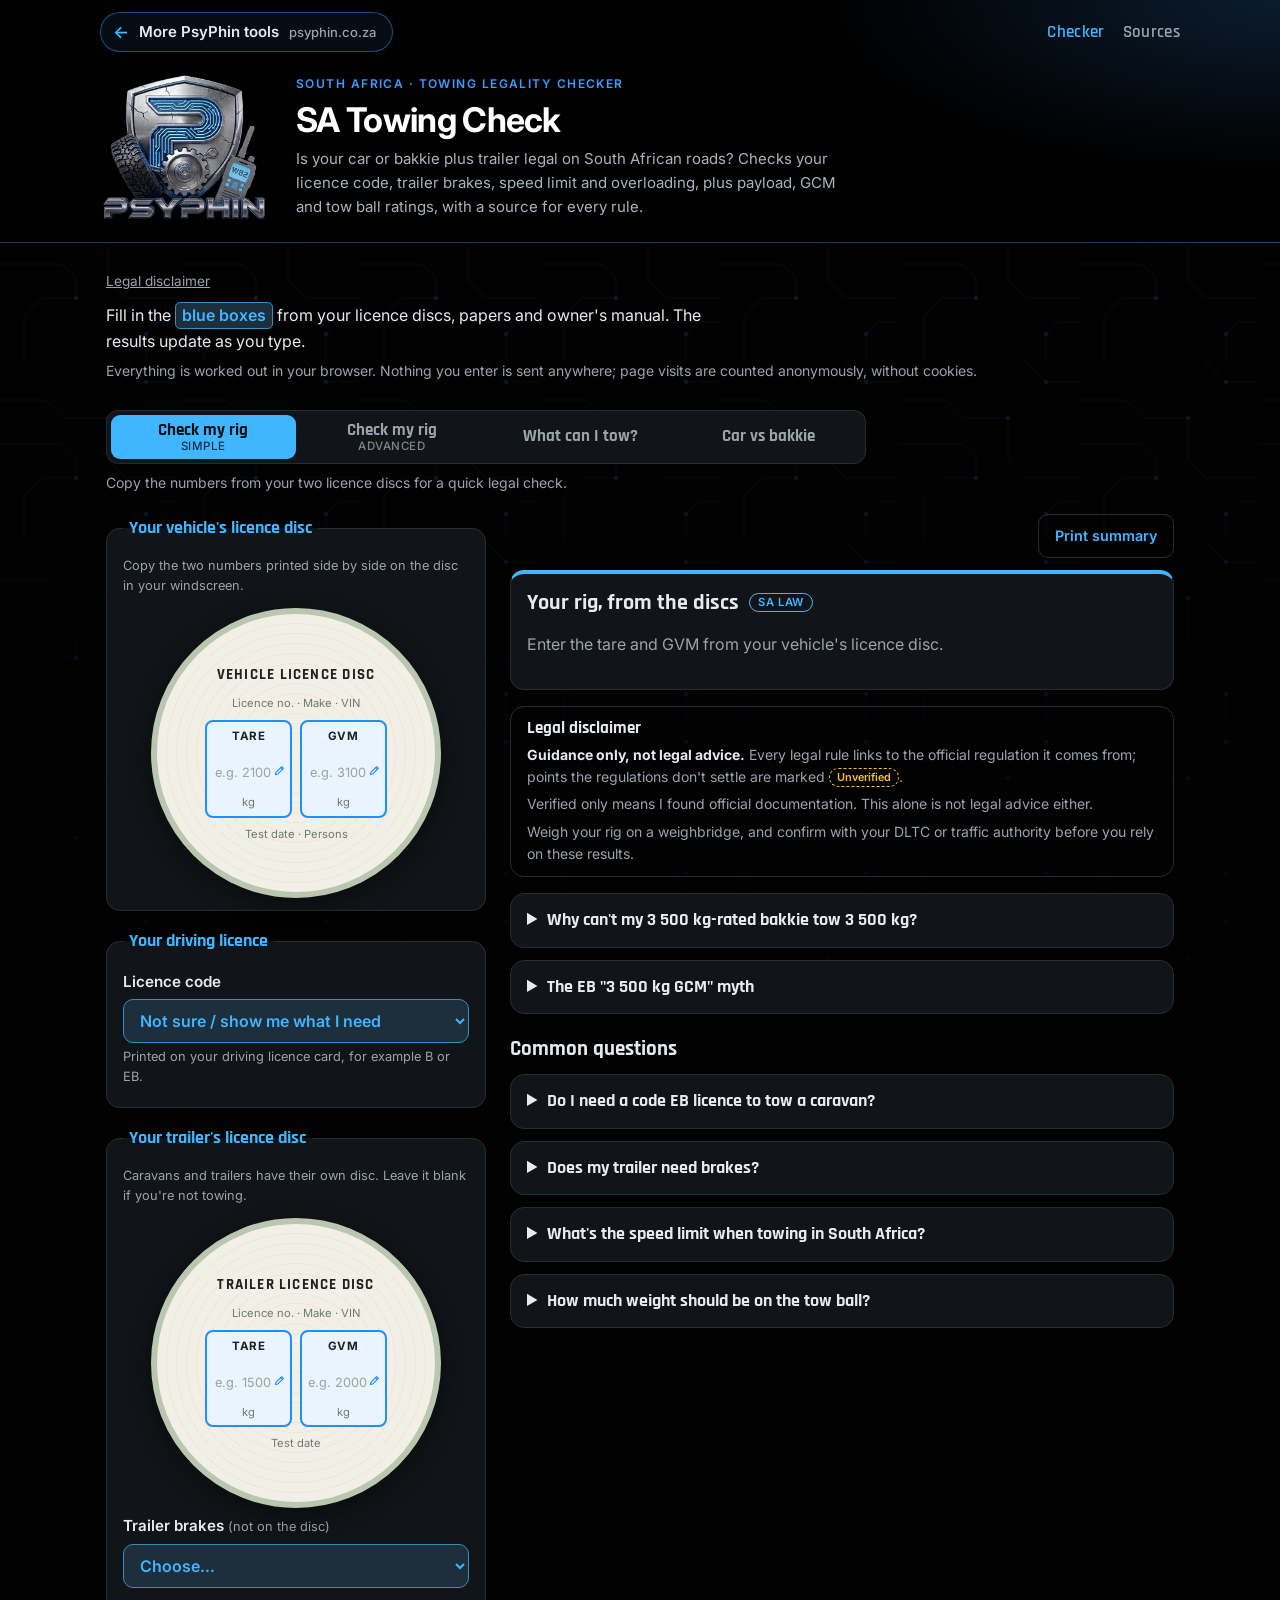
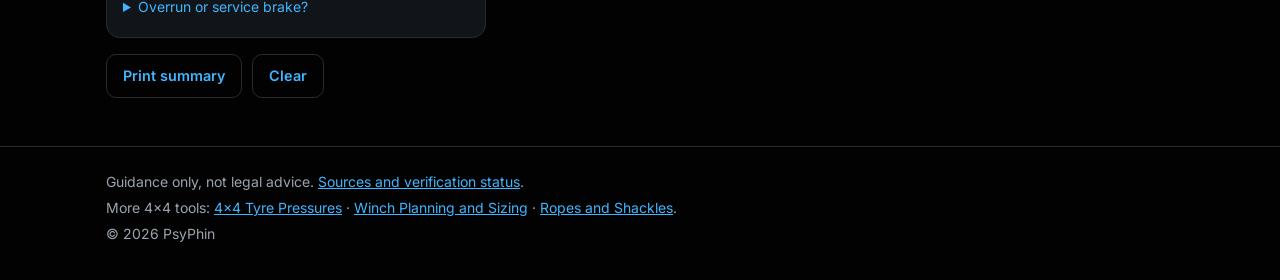
==== index.html @ 3649747f "Entries are blue boxes with a pencil, as on the EV travel cost page Every number field, dropdown and" ====
<!doctype html>
<html lang="en-ZA">
<head>
  <meta charset="utf-8">
  <meta name="viewport" content="width=device-width, initial-scale=1">
  <title>SA Towing Check: Is Your Trailer and Tow Vehicle Legal? | PsyPhin</title>
  <meta name="description" content="Is your car or bakkie and trailer legal in South Africa? Check licence code, trailer brakes, speed limit, overloading and tow ratings, citing every rule.">
  <meta name="theme-color" content="#020203">
  <link rel="canonical" href="https://towing.psyphin.co.za/">
  <script type="application/ld+json">
  {
    "@context": "https://schema.org",
    "@type": "WebApplication",
    "name": "SA Towing Check",
    "url": "https://towing.psyphin.co.za/",
    "description": "Is your car or bakkie and trailer legal in South Africa? Check licence code, trailer brakes, speed limit, overloading and tow ratings, citing every rule.",
    "applicationCategory": "UtilitiesApplication",
    "operatingSystem": "Any (runs in the browser)",
    "inLanguage": "en-ZA",
    "isAccessibleForFree": true,
    "offers": {
      "@type": "Offer",
      "price": "0",
      "priceCurrency": "ZAR"
    },
    "publisher": {
      "@type": "Organization",
      "name": "PsyPhin",
      "url": "https://psyphin.co.za/"
    }
  }
  </script>
  <meta property="og:type" content="website">
  <meta property="og:url" content="https://towing.psyphin.co.za/">
  <meta property="og:title" content="SA Towing Check">
  <meta property="og:description" content="Is your car or bakkie plus trailer legal in South Africa? Licence code, trailer brakes, speed limit, overloading and manufacturer ratings, with a citation for every rule.">
  <meta property="og:image" content="https://towing.psyphin.co.za/og-image.jpg">
  <meta name="twitter:card" content="summary_large_image">
  <link rel="icon" href="favicon.ico" sizes="48x48">
  <link rel="icon" href="favicon-96x96.png" type="image/png" sizes="96x96">
  <link rel="icon" href="favicon-192x192.png" type="image/png" sizes="192x192">
  <link rel="apple-touch-icon" href="apple-touch-icon.png" sizes="180x180">
  <link rel="preconnect" href="https://fonts.googleapis.com">
  <link rel="preconnect" href="https://fonts.gstatic.com" crossorigin>
  <link href="https://fonts.googleapis.com/css2?family=Inter:wght@400;500;600;700&family=Rajdhani:wght@600;700&display=swap" rel="stylesheet">
  <link rel="stylesheet" href="css/style.css">
</head>
<body>
  <a class="skip-link" href="#main">Skip to content</a>

  <header class="brand-bar">
    <div class="brand-nav">
      <a class="back-link" href="https://psyphin.co.za/#tools"><span class="back-link-arrow" aria-hidden="true">&larr;</span> <span class="back-link-label"><span class="back-link-more">More </span>PsyPhin tools</span> <span class="back-link-domain">psyphin.co.za</span></a>
      <nav class="nav" aria-label="Site">
        <a href="index.html" aria-current="page">Checker</a>
        <a href="sources.html">Sources</a>
      </nav>
    </div>
    <div class="brand-inner">
      <a class="brand-logo-link" href="https://psyphin.co.za/" aria-label="PsyPhin home"><img src="logo.jpg" alt="PsyPhin" class="brand-logo" width="560" height="501"></a>
      <div class="brand-text">
        <p class="brand-eyebrow">South Africa &middot; Towing legality checker</p>
        <h1>SA Towing Check</h1>
        <p class="subtitle">Is your car or bakkie plus trailer legal on South African roads? Checks your licence code, trailer brakes, speed limit and overloading, plus payload, GCM and tow ball ratings, with a source for every rule.</p>
      </div>
    </div>
  </header>

  <main id="main" class="wrap">
    <section class="intro">
      <p class="disclaimer-link"><a href="#disclaimer">Legal disclaimer</a></p>
      <p class="lede">Fill in the <span class="key-input">blue boxes</span> from your licence discs, papers and owner's manual. The results update as you type.</p>
      <p class="privacy">Everything is worked out in your browser. Nothing you enter is sent anywhere; page visits are counted anonymously, without cookies.</p>
    </section>

    <div class="modes" role="group" aria-label="What do you want to do?">
      <button type="button" class="mode-button" data-mode="simple" aria-pressed="true">Check my rig <small>simple</small></button>
      <button type="button" class="mode-button" data-mode="check" aria-pressed="false">Check my rig <small>advanced</small></button>
      <button type="button" class="mode-button" data-mode="tow" aria-pressed="false">What can I tow?</button>
      <button type="button" class="mode-button" data-mode="compare" aria-pressed="false">Car vs bakkie</button>
    </div>
    <p class="mode-hint"><span id="mode-hint"></span> <a class="jump-link" href="#results-title">Jump to results</a></p>

    <div class="layout">
      <form id="rig-form" class="inputs" autocomplete="off" novalidate>
        <!-- Simple check: the figures from the two licence discs. These inputs
             mirror the advanced form's (data-mirror), so values carry across modes. -->
        <fieldset class="disc-fieldset" data-modes="simple">
          <legend>Your vehicle's licence disc</legend>
          <p class="hint fieldset-hint">Copy the two numbers printed side by side on the disc in your windscreen.</p>
          <div class="disc" role="group" aria-label="Vehicle licence disc">
            <span class="disc-caption">Vehicle licence disc</span>
            <span class="disc-skip">Licence no. · Make · VIN</span>
            <div class="disc-fields">
              <label class="disc-field"><span class="disc-label">Tare</span><input type="number" inputmode="numeric" min="0" step="1" placeholder="e.g. 2100" data-mirror="tareKg"><span class="disc-unit">kg</span></label>
              <label class="disc-field"><span class="disc-label">GVM</span><input type="number" inputmode="numeric" min="0" step="1" placeholder="e.g. 3100" data-mirror="gvmKg"><span class="disc-unit">kg</span></label>
            </div>
            <span class="disc-skip">Test date · Persons</span>
          </div>
        </fieldset>

        <fieldset data-modes="simple">
          <legend>Your driving licence</legend>
          <div class="field">
            <label for="simpleLicenceCode">Licence code</label>
            <select id="simpleLicenceCode" data-mirror="licenceCode"></select>
            <p class="hint">Printed on your driving licence card, for example B or EB.</p>
          </div>
        </fieldset>

        <fieldset class="disc-fieldset" data-modes="simple">
          <legend>Your trailer's licence disc</legend>
          <p class="hint fieldset-hint">Caravans and trailers have their own disc. Leave it blank if you're not towing.</p>
          <div class="disc disc--trailer" role="group" aria-label="Trailer licence disc">
            <span class="disc-caption">Trailer licence disc</span>
            <span class="disc-skip">Licence no. · Make · VIN</span>
            <div class="disc-fields">
              <label class="disc-field"><span class="disc-label">Tare</span><input type="number" inputmode="numeric" min="0" step="1" placeholder="e.g. 1500" data-mirror="trailerTareKg"><span class="disc-unit">kg</span></label>
              <label class="disc-field"><span class="disc-label">GVM</span><input type="number" inputmode="numeric" min="0" step="1" placeholder="e.g. 2000" data-mirror="trailer1GvmKg"><span class="disc-unit">kg</span></label>
            </div>
            <span class="disc-skip">Test date</span>
          </div>
          <div class="field">
            <label for="simpleTrailerBrake">Trailer brakes <small>(not on the disc)</small></label>
            <select id="simpleTrailerBrake" data-mirror="trailerBrake"></select>
            <details class="help" data-rule-help="def-overrun-service-brake">
              <summary>Overrun or service brake?</summary>
              <div class="help-body"></div>
            </details>
          </div>
        </fieldset>

        <div class="advanced-inputs" data-modes="check tow compare">
          <fieldset>
            <legend>Tow vehicle</legend>

            <div class="field" data-modes="check tow">
              <span class="label" id="vehicle-type-label">Vehicle type (as registered) <small>(optional)</small></span>
              <div class="choice" role="radiogroup" aria-labelledby="vehicle-type-label">
                <label><input type="radio" name="vehicleType" value="goodsVehicle"><span>Goods vehicle <small>e.g. single cab bakkie, LDV</small></span></label>
                <label><input type="radio" name="vehicleType" value="motorCar"><span>Motor car <small>e.g. sedan, SUV</small></span></label>
                <label><input type="radio" name="vehicleType" value="motorHome"><span>Motor home <small>registered as one, e.g. a camper</small></span></label>
                <label><input type="radio" name="vehicleType" value="" checked><span>Not sure <small>show both where the rules differ</small></span></label>
              </div>
              <p class="hint">This isn't about body style or comfort. SA law has extra towing rules for goods vehicles, so the answer changes your legal results. Double cab? It can be either: look at &ldquo;Vehicle category&rdquo; on your registration certificate (a goods vehicle up to 3&nbsp;500&nbsp;kg GVM says &ldquo;Light load vehicle&rdquo;), or choose Not sure. A motor home is classed like a motor car (by its tare, even when its GVM is over 3&nbsp;500&nbsp;kg), but only if it's registered as a motor home.</p>
              <details class="help">
                <summary>Why does this matter?</summary>
                <div class="help-body">
                  <p>Your weights and manufacturer limits are the same either way. What changes is which laws apply. A goods vehicle:</p>
                  <ul>
                    <li>is limited to 100 km/h, and has to show a speed sign, once its GVM plus the trailer's GVM is over 3&nbsp;500&nbsp;kg (most bakkie and caravan rigs)</li>
                    <li>commits an offence if it goes over its GVM, an axle rating or its GCM (for a motor car or motor home this is a safety and insurance issue, not an offence)</li>
                    <li>must keep the whole rig under 5 times the load on its driving axle(s)</li>
                    <li>needs a licence code based on its GVM rather than its tare</li>
                  </ul>
                  <p>Not sure which applies? Try <strong>Car vs bakkie</strong> above to compare both.</p>
                </div>
              </details>
              <details class="help" data-rule-help="def-vehicle-type-from-papers">
                <summary>Which one is my vehicle?</summary>
                <div class="help-body"></div>
              </details>
            </div>

            <div class="field">
              <label for="tareKg">Tare</label>
              <div class="unit-input"><input id="tareKg" name="tareKg" type="number" inputmode="numeric" min="0" step="1" placeholder="e.g. 2100"><span>kg</span></div>
              <p class="hint">Printed on your licence disc and registration certificate.</p>
            </div>

            <div class="field">
              <label for="gvmKg">GVM</label>
              <div class="unit-input"><input id="gvmKg" name="gvmKg" type="number" inputmode="numeric" min="0" step="1" placeholder="e.g. 3100"><span>kg</span></div>
              <p class="hint">Maximum laden mass from the manufacturer: compliance plate or owner's manual.</p>
            </div>

            <div class="field" data-modes="check compare">
              <label for="drive">Drive</label>
              <select id="drive" name="drive">
                <option value="">Choose…</option>
                <option value="rwd">2WD, rear-wheel drive (most bakkies)</option>
                <option value="fwd">2WD, front-wheel drive</option>
                <option value="4wd">4x4 / AWD</option>
              </select>
              <p class="hint">Goods vehicles only. The law caps the whole rig's mass by the load on the wheels that drive it, so they keep enough grip to pull the trailer. A 2WD bakkie with an empty bed and a heavy trailer can fail this. It's checked using weighbridge readings.</p>
            </div>
          </fieldset>

          <fieldset>
            <legend>Driver</legend>
            <div class="field">
              <label for="licenceCode">Licence code</label>
              <select id="licenceCode" name="licenceCode">
                <option value="">Not sure / show me what I need</option>
                <option value="B">B</option>
                <option value="EB">EB</option>
                <option value="C1">C1</option>
                <option value="EC1">EC1</option>
                <option value="C">C</option>
                <option value="EC">EC</option>
              </select>
            </div>
          </fieldset>

          <fieldset data-modes="check compare">
            <legend>Trailer</legend>
            <div class="field">
              <label for="trailerCount">Number of trailers</label>
              <select id="trailerCount" name="trailerCount">
                <option value="0">None</option>
                <option value="1" selected>One</option>
                <option value="2">Two</option>
              </select>
            </div>

            <div class="field" data-trailer="1">
              <label for="trailer1GvmKg">Trailer plated GVM</label>
              <div class="unit-input"><input id="trailer1GvmKg" name="trailer1GvmKg" type="number" inputmode="numeric" min="0" step="1" placeholder="e.g. 2000"><span>kg</span></div>
              <p class="hint">From the trailer's licence disc or compliance plate, not what it weighs today.</p>
            </div>

            <div class="field" data-trailer="2" hidden>
              <label for="trailer2GvmKg">Second trailer plated GVM</label>
              <div class="unit-input"><input id="trailer2GvmKg" name="trailer2GvmKg" type="number" inputmode="numeric" min="0" step="1"><span>kg</span></div>
            </div>

            <div class="field" data-trailer="1">
              <label for="trailerBrake">Trailer brakes</label>
              <select id="trailerBrake" name="trailerBrake">
                <option value="">Choose…</option>
                <option value="none">None (parking brake only)</option>
                <option value="overrun">Overrun brake (typical caravan)</option>
                <option value="service">Service brake (driver-operated from the cab)</option>
              </select>
              <p class="hint" data-trailer="2" hidden>With two trailers, choose the weaker brakes of the two.</p>
              <details class="help" data-rule-help="def-overrun-service-brake">
                <summary>Overrun or service brake?</summary>
                <div class="help-body"></div>
              </details>
            </div>

            <div class="field" data-trailer="1">
              <label for="towballKg">Tow ball (nose) mass</label>
              <div class="unit-input"><input id="towballKg" name="towballKg" type="number" inputmode="numeric" min="0" step="1" placeholder="e.g. 90"><span>kg</span></div>
              <p class="hint">Weigh it with a tow ball scale, with the trailer loaded for the trip.</p>
            </div>

            <div class="field-row" data-trailer="1">
              <div class="field">
                <label for="trailerTareKg">Trailer tare</label>
                <div class="unit-input"><input id="trailerTareKg" name="trailerTareKg" type="number" inputmode="numeric" min="0" step="1"><span>kg</span></div>
              </div>
              <div class="field">
                <label for="trailerActualKg">Trailer actual mass</label>
                <div class="unit-input"><input id="trailerActualKg" name="trailerActualKg" type="number" inputmode="numeric" min="0" step="1"><span>kg</span></div>
              </div>
            </div>
            <p class="hint field-row-hint" data-trailer="1">Optional. Actual mass is what the loaded trailer weighs (all trailers together). Without it, manufacturer checks use the plated GVM.</p>
          </fieldset>

          <fieldset>
            <legend>Manufacturer ratings</legend>
            <p class="hint fieldset-hint">Optional. From the owner's manual, compliance plate or towbar plate.</p>
            <div class="field">
              <label for="gcmKg">GCM (vehicle + trailer)</label>
              <div class="unit-input"><input id="gcmKg" name="gcmKg" type="number" inputmode="numeric" min="0" step="1"><span>kg</span></div>
            </div>
            <div class="field-row">
              <div class="field">
                <label for="brakedCapacityKg">Towing capacity, braked</label>
                <div class="unit-input"><input id="brakedCapacityKg" name="brakedCapacityKg" type="number" inputmode="numeric" min="0" step="1"><span>kg</span></div>
              </div>
              <div class="field">
                <label for="unbrakedCapacityKg">Towing capacity, unbraked</label>
                <div class="unit-input"><input id="unbrakedCapacityKg" name="unbrakedCapacityKg" type="number" inputmode="numeric" min="0" step="1"><span>kg</span></div>
              </div>
            </div>
            <div class="field" data-modes="check compare">
              <label for="maxTowballKg">Maximum tow ball mass</label>
              <div class="unit-input"><input id="maxTowballKg" name="maxTowballKg" type="number" inputmode="numeric" min="0" step="1"><span>kg</span></div>
            </div>
            <div class="field-row" data-modes="check compare">
              <div class="field">
                <label for="frontAxleRatingKg">Front axle rating</label>
                <div class="unit-input"><input id="frontAxleRatingKg" name="frontAxleRatingKg" type="number" inputmode="numeric" min="0" step="1"><span>kg</span></div>
              </div>
              <div class="field">
                <label for="rearAxleRatingKg">Rear axle rating</label>
                <div class="unit-input"><input id="rearAxleRatingKg" name="rearAxleRatingKg" type="number" inputmode="numeric" min="0" step="1"><span>kg</span></div>
              </div>
            </div>
          </fieldset>

          <fieldset>
            <legend>Load in the vehicle</legend>
            <p class="hint fieldset-hint">Everything the vehicle carries, including the driver. Leave out the tow ball mass here; it goes under Trailer.</p>
            <div id="load-list" class="load-list"></div>
            <div class="load-add">
              <label for="load-preset" class="visually-hidden">Item to add</label>
              <select id="load-preset"></select>
              <button type="button" id="load-add" class="button button--ghost">Add</button>
            </div>
            <p class="hint">Each item you add starts with a typical mass, for a quick estimate only. Confirm it by weighing your own items or the loaded vehicle at a weighbridge.</p>
            <p class="load-total">Load total: <strong id="load-total">0 kg</strong></p>
          </fieldset>

          <fieldset data-modes="check compare">
            <details class="fieldset-details" id="weighbridge-details">
              <summary>Weighbridge and <span class="summary-tail">measurements <small>(optional)</small></span></summary>
              <p class="hint fieldset-hint">Readings taken with the trailer hitched and everything loaded for the trip. They replace the estimates.</p>
              <div class="field-row">
                <div class="field">
                  <label for="wbFrontAxleKg">Front axle</label>
                  <div class="unit-input"><input id="wbFrontAxleKg" name="wbFrontAxleKg" type="number" inputmode="numeric" min="0" step="1"><span>kg</span></div>
                </div>
                <div class="field">
                  <label for="wbRearAxleKg">Rear axle</label>
                  <div class="unit-input"><input id="wbRearAxleKg" name="wbRearAxleKg" type="number" inputmode="numeric" min="0" step="1"><span>kg</span></div>
                </div>
              </div>
              <div class="field" data-trailer="1">
                <label for="wbTrailerAxlesKg">Trailer axle(s)</label>
                <div class="unit-input"><input id="wbTrailerAxlesKg" name="wbTrailerAxlesKg" type="number" inputmode="numeric" min="0" step="1"><span>kg</span></div>
              </div>
              <div class="field-row">
                <div class="field">
                  <label for="wheelbaseMm">Wheelbase</label>
                  <div class="unit-input"><input id="wheelbaseMm" name="wheelbaseMm" type="number" inputmode="numeric" min="0" step="1"><span>mm</span></div>
                </div>
                <div class="field">
                  <label for="rearOverhangMm">Rear axle to tow ball</label>
                  <div class="unit-input"><input id="rearOverhangMm" name="rearOverhangMm" type="number" inputmode="numeric" min="0" step="1"><span>mm</span></div>
                </div>
              </div>
            </details>
          </fieldset>

        </div>

        <div class="form-actions">
          <button type="button" id="load-example" class="button button--ghost" data-modes="check">Load worked example</button>
          <button type="button" class="button button--ghost" data-print>Print summary</button>
          <button type="reset" class="button button--ghost">Clear</button>
        </div>
      </form>

      <section class="results" aria-labelledby="results-title">
        <h2 id="results-title" class="visually-hidden">Results</h2>

        <div class="results-actions">
          <button type="button" class="button button--ghost" data-print>Print summary</button>
        </div>

        <!-- Printed only: what was entered, and blanks to fill in at the weighbridge -->
        <section id="print-sheet" class="print-only" aria-hidden="true"></section>
        <section class="panel panel--legal" aria-labelledby="simple-title" data-modes="simple">
          <h2 id="simple-title">Your rig, from the discs <span class="panel-tag">SA law</span></h2>
          <div id="simple-body" aria-live="polite"></div>
        </section>

        <section id="scorecard" class="scorecard" aria-labelledby="score-title" tabindex="-1" data-modes="check">
          <h2 id="score-title" class="visually-hidden">Your results at a glance</h2>
          <div id="score-head" role="status" aria-live="polite"></div>
          <div id="score-tiles"></div>
        </section>

        <section id="trailer-limit" class="limit-tile" aria-labelledby="limit-title" data-modes="check"></section>

        <section class="panel panel--rig" aria-labelledby="rig-title" data-modes="check">
          <h2 id="rig-title">Your rig at a glance</h2>
          <div id="rig-body"></div>
        </section>

        <section class="panel panel--budget" aria-labelledby="budget-title" data-modes="check">
          <h2 id="budget-title">Where your weight goes</h2>
          <div id="budget-body"></div>
        </section>

        <section class="panel panel--legal" aria-labelledby="legal-title" data-modes="check">
          <h2 id="legal-title">Legal requirements <span class="panel-tag">SA law</span></h2>
          <ul id="legal-checks" class="checks"></ul>
        </section>

        <section class="panel panel--legal" aria-labelledby="tow-title" data-modes="tow">
          <h2 id="tow-title">What can I tow?</h2>
          <p class="muted panel-intro">The heaviest trailer for each type of trailer brakes. Legal limits apply to the trailer's plated GVM; manufacturer limits to what the loaded trailer actually weighs.</p>
          <div id="tow-body" aria-live="polite"></div>
        </section>

        <section class="panel panel--compare" aria-labelledby="compare-title" data-modes="compare">
          <h2 id="compare-title">Motor car vs goods vehicle</h2>
          <p class="muted panel-intro">The same tare, GVM, trailer and load, registered as a motor car (such as an SUV) or as a goods vehicle (such as a bakkie). Your registration papers decide which column is yours, not the body shape.</p>
          <div id="compare-body" aria-live="polite"></div>
        </section>

        <section class="panel panel--maker" aria-labelledby="maker-title" data-modes="check">
          <h2 id="maker-title">Manufacturer limits <span class="panel-tag">Vehicle maker</span></h2>
          <p class="muted panel-intro">Limits set by the vehicle and trailer makers, not by SA law. Going over them is unsafe and your insurer may rely on them. For a goods vehicle, going over the GVM, axle ratings or GCM is also an offence: see Legal requirements.</p>
          <p id="maker-summary" class="panel-summary"></p>
          <ul id="maker-checks" class="checks"></ul>
        </section>

        <aside id="disclaimer" class="disclaimer" aria-labelledby="disclaimer-title">
          <h2 id="disclaimer-title">Legal disclaimer</h2>
          <p><strong>Guidance only, not legal advice.</strong> Every legal rule links to the official regulation it comes from; points the regulations don't settle are marked <span class="badge badge--unverified">Unverified</span>.</p>
          <p>Verified only means I found official documentation. This alone is not legal advice either.</p>
          <p>Weigh your rig on a weighbridge, and confirm with your DLTC or traffic authority before you rely on these results.</p>
        </aside>

        <section class="explainers" aria-label="Explainers">
          <details id="why-not-rated" class="explainer"></details>
          <details id="eb-myth" class="explainer"></details>
        </section>

        <section class="explainers faq" aria-labelledby="faq-title">
          <h2 id="faq-title" class="faq-title">Common questions</h2>
          <details id="faq-licence" class="explainer">
            <summary>Do I need a code EB licence to tow a caravan?</summary>
            <div class="explainer-body"></div>
          </details>
          <details id="faq-brakes" class="explainer">
            <summary>Does my trailer need brakes?</summary>
            <div class="explainer-body"></div>
          </details>
          <details id="faq-speed" class="explainer">
            <summary>What's the speed limit when towing in South Africa?</summary>
            <div class="explainer-body"></div>
          </details>
          <details id="faq-towball" class="explainer">
            <summary>How much weight should be on the tow ball?</summary>
            <div class="explainer-body"></div>
          </details>
        </section>
      </section>
    </div>

    <!-- phones: the scorecard's counts, pinned to the bottom while the form is in view -->
    <div id="score-bar" class="score-bar" data-modes="check"></div>
  </main>

  <footer class="site-footer">
    <div class="wrap">
      <p>Guidance only, not legal advice. <a href="sources.html">Sources and verification status</a>.</p>
      <p>More 4x4 tools: <a href="https://tyres.psyphin.co.za/">4x4 Tyre Pressures</a> &middot; <a href="https://winching.psyphin.co.za/">Winch Planning and Sizing</a> &middot; <a href="https://ropes.psyphin.co.za/">Ropes and Shackles</a>.</p>
      <p>&copy; <span id="year"></span> PsyPhin</p>
    </div>
  </footer>

  <script src="js/rules.js"></script>
  <script src="js/checks.js"></script>
  <script src="js/ratings.js"></script>
  <script src="js/modes.js"></script>
  <script src="js/ui.js"></script>
  <script src="js/diagram.js"></script>
  <script src="js/charts.js"></script>
  <script src="js/app.js"></script>

  <!-- GoatCounter: cookie-free page-visit stats at https://psyphin.goatcounter.com/ (never sees form inputs) -->
  <!-- Shared with psyphin.co.za: prefix paths with the host so this site's "/" is counted separately -->
  <script>window.goatcounter = { path: function (p) { return location.host + p; } };</script>
  <script data-goatcounter="https://psyphin.goatcounter.com/count" async src="//gc.zgo.at/count.js"></script>
</body>
</html>
---- css/style.css ----
/* SA Towing Check. Colours follow psyphin.co.za (css/style.css there). */
:root {
  --bg: #020203;
  --surface: #111418;
  --surface-2: #181c21;
  --border: #262c33;
  --text: #e6ebef;
  --text-muted: #9aa4ae;
  --accent: #3fb6ff;
  --accent-strong: #1e8fff;

  /* anything the visitor can change: blue box, blue value, pencil (worked-out
     figures stay plain). The same as the EV travel cost page. */
  --input-bg: color-mix(in srgb, var(--accent) 12%, var(--surface-2));
  --input-border: color-mix(in srgb, var(--accent) 70%, var(--border));
  --pencil: url("data:image/svg+xml,%3Csvg xmlns='http://www.w3.org/2000/svg' viewBox='0 0 16 16' fill='none' stroke='%233fb6ff' stroke-width='1.6' stroke-linecap='round' stroke-linejoin='round'%3E%3Cpath d='M11.2 2.3l2.5 2.5-8.4 8.4-3.2.7.7-3.2z'/%3E%3Cpath d='M9.6 3.9l2.5 2.5'/%3E%3C/svg%3E");
  /* on the pale licence disc */
  --pencil-dark: url("data:image/svg+xml,%3Csvg xmlns='http://www.w3.org/2000/svg' viewBox='0 0 16 16' fill='none' stroke='%231e8fff' stroke-width='1.6' stroke-linecap='round' stroke-linejoin='round'%3E%3Cpath d='M11.2 2.3l2.5 2.5-8.4 8.4-3.2.7.7-3.2z'/%3E%3Cpath d='M9.6 3.9l2.5 2.5'/%3E%3C/svg%3E");

  /* traffic light */
  --pass: #4ade80;
  --warn: #fbbf24;
  --fail: #f87171;
  --info: #3fb6ff;
  --incomplete: #7b8590;

  /* legal vs manufacturer panels */
  --legal: #3fb6ff;
  --maker: #c084fc;

  /* charts (brakes diagram, weight budget). Checked for colour-blind
     separation and contrast on --surface-2 with the dataviz palette validator:
     blue = what you carry, aqua = the trailer (hatched for its tow ball),
     grey = the vehicle itself; the brake zones are one blue, light = more brake. */
  --seg-tare: #4a535d;
  --seg-load: #3987e5;
  --seg-trailer: #199e70;
  --zone-none: #184f95;
  --zone-overrun: #2a78d6;
  --zone-service: #6da7ec;
  --on-dark: #f4f6f8;
  --on-light: #0b0d10;

  /* the on-screen licence disc: pale paper and dark print, like the real one */
  --disc-paper: #f1efe6;
  --disc-ring: #b9c7b0;
  --disc-ink: #1d2320;
  --disc-faint: #6f7a72;

  --radius: 14px;
  --max-width: 1100px;
  --font-body: "Inter", system-ui, -apple-system, "Segoe UI", Roboto, sans-serif;
  --font-display: "Rajdhani", "Segoe UI", system-ui, sans-serif;
}

*,
*::before,
*::after {
  box-sizing: border-box;
}

/* elements with display rules below must still hide (modes, trailer fields) */
[hidden] {
  display: none !important;
}

body {
  margin: 0;
  background: var(--bg);
  color: var(--text);
  font-family: var(--font-body);
  font-size: 1rem;
  line-height: 1.55;
  -webkit-font-smoothing: antialiased;
}

/* Faint circuit-trace pattern behind the top of the page, the same as
   psyphin.co.za's (css/style.css there); it fades out downwards. */
body::before {
  content: "";
  position: absolute;
  top: 0;
  left: 0;
  right: 0;
  height: 1100px;
  z-index: -1;
  pointer-events: none;
  background-image: url("data:image/svg+xml,%3Csvg xmlns='http://www.w3.org/2000/svg' width='180' height='180' fill='none'%3E%3Cg stroke='%233fb6ff' stroke-opacity='0.09' stroke-width='1'%3E%3Cpath d='M0 40h46l18 18h44M108 58v42l18 18h54M24 180v-44l18-18h34M180 22h-34L124 0M76 118v-20l-14-14H0M146 180v-26l12-12h22'/%3E%3C/g%3E%3Cg fill='%233fb6ff' fill-opacity='0.16'%3E%3Ccircle cx='108' cy='58' r='2.2'/%3E%3Ccircle cx='76' cy='118' r='2.2'/%3E%3Ccircle cx='146' cy='22' r='2.2'/%3E%3Ccircle cx='146' cy='154' r='2.2'/%3E%3C/g%3E%3C/svg%3E");
  -webkit-mask-image: linear-gradient(to bottom, #000 0%, rgba(0, 0, 0, 0.6) 45%, transparent 100%);
  mask-image: linear-gradient(to bottom, #000 0%, rgba(0, 0, 0, 0.6) 45%, transparent 100%);
}

a {
  color: var(--accent);
}

h1,
h2,
h3 {
  font-family: var(--font-display);
  line-height: 1.15;
  margin: 0;
}

.wrap {
  max-width: var(--max-width);
  margin: 0 auto;
  padding: 0 16px;
}

.skip-link {
  position: absolute;
  left: -9999px;
}

.skip-link:focus {
  left: 16px;
  top: 16px;
  z-index: 10;
  background: var(--surface);
  padding: 8px 12px;
}

.visually-hidden {
  position: absolute;
  width: 1px;
  height: 1px;
  overflow: hidden;
  clip: rect(0 0 0 0);
  white-space: nowrap;
}

.muted {
  color: var(--text-muted);
}

/* ------------------------------------------------------------ header / footer */
.site-header {
  border-bottom: 1px solid var(--border);
  background: rgba(2, 2, 3, 0.92);
  position: sticky;
  top: 0;
  z-index: 5;
  backdrop-filter: blur(6px);
}

.site-header-inner {
  max-width: var(--max-width);
  margin: 0 auto;
  padding: 12px 16px;
  display: flex;
  align-items: center;
  justify-content: space-between;
  gap: 16px;
}

/* back link pill: same design as fuel.psyphin.co.za's header link */
.back-link {
  display: inline-flex;
  align-items: center;
  flex-wrap: wrap;
  gap: 4px 10px;
  padding: 8px 16px 8px 12px;
  border: 1px solid rgba(61, 155, 255, 0.45);
  border-radius: 999px;
  background: rgba(61, 155, 255, 0.08);
  color: var(--text);
  font-size: 15px;
  font-weight: 600;
  line-height: 1.3;
  text-decoration: none;
  transition: background-color 0.15s ease, border-color 0.15s ease, box-shadow 0.15s ease;
}

.back-link-arrow {
  color: var(--accent);
  font-size: 17px;
  transition: transform 0.15s ease;
}

.back-link-domain {
  color: var(--text-muted);
  font-weight: 500;
  font-size: 13px;
}

.back-link:hover {
  background: rgba(61, 155, 255, 0.16);
  border-color: var(--accent);
  box-shadow: 0 0 18px rgba(61, 155, 255, 0.25);
}

.back-link:hover .back-link-arrow {
  transform: translateX(-3px);
}

.back-link:focus-visible {
  outline: 2px solid var(--accent);
  outline-offset: 3px;
}

/* phones: the pill, page links and shield share one row, so drop the domain,
   keep the pill on one line and shorten it to "← PsyPhin tools" */
@media (max-width: 480px) {
  .back-link-domain {
    display: none;
  }

  .back-link {
    flex-wrap: nowrap;
    white-space: nowrap;
  }
}

@media (max-width: 420px) {
  .back-link-more {
    display: none;
  }

  .back-link {
    padding: 7px 12px 7px 10px;
    gap: 8px;
    font-size: 14px;
  }
}

@media (prefers-reduced-motion: reduce) {
  .back-link,
  .back-link-arrow {
    transition: none;
  }
}

.nav {
  display: flex;
  gap: 18px;
}

/* page links + PsyPhin shield (a copy of psyphin.co.za's brand-64.png), top right */
.header-end {
  display: flex;
  align-items: center;
  gap: 16px;
}

.brand {
  display: block;
  flex: none;
  border-radius: 6px;
}

.brand img {
  display: block;
  width: 32px;
  height: 32px;
  border-radius: 6px;
}

.brand:focus-visible {
  outline: 2px solid var(--accent);
  outline-offset: 3px;
}

@media (max-width: 420px) {
  .site-header-inner {
    gap: 12px;
  }

  .header-end,
  .nav {
    gap: 12px;
  }

  .nav a {
    font-size: 1rem;
  }

  .brand img {
    width: 28px;
    height: 28px;
  }
}

@media (max-width: 350px) {
  .site-header-inner {
    padding-left: 12px;
    padding-right: 12px;
  }

  .site-header-inner,
  .header-end,
  .nav {
    gap: 8px;
  }

  .back-link {
    padding: 6px 10px 6px 8px;
    gap: 6px;
  }
}

.nav a {
  color: var(--text-muted);
  text-decoration: none;
  font-family: var(--font-display);
  font-weight: 600;
  font-size: 1.05rem;
  letter-spacing: 0.02em;
}

.nav a[aria-current="page"],
.nav a:hover {
  color: var(--accent);
}

.site-footer {
  border-top: 1px solid var(--border);
  margin-top: 48px;
  padding: 20px 0 32px;
  color: var(--text-muted);
  font-size: 0.875rem;
}

.site-footer p {
  margin: 4px 0;
}

/* ------------------------------------------------------------ intro */
.intro {
  padding: 28px 0 8px;
}

.intro h1 {
  font-size: clamp(2rem, 6vw, 2.8rem);
  color: var(--text);
}

.lede {
  max-width: 62ch;
  margin: 10px 0 6px;
  color: var(--text);
}

.privacy {
  margin: 0;
  color: var(--text-muted);
  font-size: 0.875rem;
}

/* ------------------------------------------------------------ modes */
.modes {
  display: grid;
  grid-template-columns: repeat(4, 1fr);
  gap: 4px;
  margin-top: 20px;
  padding: 4px;
  background: var(--surface);
  border: 1px solid var(--border);
  border-radius: 12px;
  max-width: 760px;
}

/* phones: two rows of two */
@media (max-width: 560px) {
  .modes {
    grid-template-columns: 1fr 1fr;
  }
}

.mode-button small {
  display: block;
  font-family: var(--font-body);
  font-weight: 500;
  font-size: 0.72rem;
  letter-spacing: 0.04em;
  text-transform: uppercase;
  opacity: 0.8;
}

.mode-button {
  font: inherit;
  font-family: var(--font-display);
  font-weight: 700;
  font-size: 1.05rem;
  line-height: 1.15;
  min-height: 44px;
  padding: 6px 8px;
  color: var(--text-muted);
  background: transparent;
  border: 0;
  border-radius: 9px;
  cursor: pointer;
}

.mode-button:hover {
  color: var(--text);
}

.mode-button[aria-pressed="true"] {
  color: #0b0d10;
  background: var(--accent);
}

.mode-button:focus-visible {
  outline: 2px solid var(--accent);
  outline-offset: 2px;
}

.mode-hint {
  margin: 8px 0 0;
  font-size: 0.875rem;
  color: var(--text-muted);
}

.jump-link {
  white-space: nowrap;
}

.results {
  scroll-margin-top: 64px; /* clear the sticky header */
}

@media (min-width: 900px) {
  .jump-link {
    display: none;
  }
}

/* ------------------------------------------------------------ layout */
.layout {
  display: grid;
  gap: 24px;
  margin-top: 20px;
}

@media (min-width: 900px) {
  .layout {
    grid-template-columns: minmax(300px, 380px) 1fr;
    align-items: start;
  }
}

/* ------------------------------------------------------------ form */
.inputs fieldset {
  border: 1px solid var(--border);
  background: var(--surface);
  border-radius: var(--radius);
  margin: 0 0 16px;
  padding: 14px 16px 6px;
  min-width: 0;
}

.inputs legend {
  font-family: var(--font-display);
  font-weight: 700;
  font-size: 1.15rem;
  padding: 0 6px;
  color: var(--accent);
}

.field {
  margin-bottom: 14px;
}

.field > label,
.field > .label {
  display: block;
  font-weight: 600;
  font-size: 0.95rem;
  margin-bottom: 6px;
}

.hint {
  margin: 4px 0 0;
  font-size: 0.8rem;
  color: var(--text-muted);
}

input[type="number"],
select {
  width: 100%;
  font: inherit;
  font-size: 1rem; /* 16px stops iOS zooming on focus */
  font-weight: 600;
  color: var(--accent);
  background-color: var(--input-bg);
  border: 1px solid var(--input-border);
  border-radius: 10px;
  padding: 10px 12px;
  min-height: 44px;
}

input[type="number"] {
  padding-right: 30px;
  background: var(--input-bg) var(--pencil) no-repeat right 9px center / 14px;
  -moz-appearance: textfield;
  appearance: textfield;
}

input[type="number"]::-webkit-outer-spin-button,
input[type="number"]::-webkit-inner-spin-button {
  -webkit-appearance: none;
  margin: 0;
}

input::placeholder {
  color: var(--text-muted);
  font-weight: 400;
}

select option {
  color: var(--text);
  background: var(--surface-2);
  font-weight: 400;
}

input[type="number"]:focus,
select:focus {
  outline: 2px solid var(--accent);
  outline-offset: 1px;
}

.unit-input {
  display: flex;
  align-items: stretch;
}

.unit-input input {
  border-top-right-radius: 0;
  border-bottom-right-radius: 0;
}

.unit-input span {
  display: flex;
  align-items: center;
  padding: 0 12px;
  border: 1px solid var(--input-border);
  border-left: 0;
  border-radius: 0 10px 10px 0;
  background: color-mix(in srgb, var(--input-bg) 60%, #000);
  color: var(--text-muted);
  font-size: 0.9rem;
}

/* a key to the convention, in the intro */
.key-input {
  display: inline-block;
  padding: 0 6px;
  border: 1px solid var(--input-border);
  background: var(--input-bg);
  border-radius: 5px;
  color: var(--accent);
  font-weight: 600;
}

.choice {
  display: grid;
  grid-template-columns: 1fr 1fr;
  gap: 8px;
}

.choice label {
  display: flex;
  align-items: flex-start;
  gap: 8px;
  line-height: 1.3;
  padding: 10px 12px;
  min-height: 44px;
  border: 1px solid var(--border);
  border-radius: 10px;
  background: var(--surface-2);
  cursor: pointer;
  font-weight: 500;
}

.choice label small {
  display: block;
  color: var(--text-muted);
  font-size: 0.78rem;
  font-weight: 400;
  margin-top: 2px;
}

.choice .choice-wide {
  grid-column: 1 / -1;
}

.field > .label small {
  font-weight: 400;
  font-size: 0.8rem;
  color: var(--text-muted);
}

.choice label:hover {
  border-color: var(--input-border);
}

.choice label:has(input:checked) {
  border-color: var(--accent);
  box-shadow: inset 0 0 0 1px var(--accent);
  background: var(--input-bg);
  color: var(--accent);
  font-weight: 600;
}

.choice input {
  accent-color: var(--accent);
  flex: none;
  width: 18px;
  height: 18px;
  margin: 0;
}

.help {
  margin-top: 8px;
  font-size: 0.875rem;
}

.help summary {
  cursor: pointer;
  color: var(--accent);
}

.help-body {
  margin-top: 6px;
  padding: 10px 12px;
  background: var(--surface-2);
  border-radius: 10px;
}

.help-body p {
  margin: 0 0 6px;
}

.help-body > ul {
  margin: 0 0 6px;
  padding-left: 1.2em;
}

.help-body li {
  margin-bottom: 3px;
}

.fieldset-hint {
  margin: 0 0 12px;
}

.field-row {
  display: grid;
  grid-template-columns: 1fr 1fr;
  gap: 0 10px;
}

.field-row > .field > label {
  display: block;
  font-weight: 600;
  font-size: 0.95rem;
  margin-bottom: 6px;
}

.field-row-hint {
  margin: -8px 0 14px;
}

.fieldset-details > summary {
  cursor: pointer;
  font-family: var(--font-display);
  font-weight: 700;
  font-size: 1.15rem;
  color: var(--accent);
  margin-bottom: 8px;
}

.fieldset-details > summary small {
  font-family: var(--font-body);
  font-weight: 400;
  font-size: 0.8rem;
  color: var(--text-muted);
  white-space: nowrap;
}

/* if the heading wraps, "(optional)" goes with the last word, never alone */
.summary-tail {
  white-space: nowrap;
}

/* phones: keep "(optional)" on the heading's line */
@media (max-width: 420px) {
  .fieldset-details > summary {
    font-size: 1.05rem;
  }

  .fieldset-details > summary small {
    font-size: 0.75rem;
  }
}

.inputs fieldset:has(> .fieldset-details) {
  padding-top: 12px;
}

/* load list builder */
.load-list {
  display: grid;
  gap: 10px;
  margin-bottom: 10px;
}

.load-row {
  display: grid;
  grid-template-columns: 1fr 1fr auto;
  gap: 6px 8px;
  align-items: end;
  padding: 10px;
  background: var(--surface-2);
  border: 1px solid var(--border);
  border-radius: 10px;
}

.load-row input[type="text"] {
  grid-column: 1 / -1;
}

.load-row input {
  width: 100%;
  font: inherit;
  font-size: 1rem;
  font-weight: 600;
  color: var(--accent);
  background: var(--input-bg) var(--pencil) no-repeat right 9px center / 14px;
  border: 1px solid var(--input-border);
  border-radius: 8px;
  padding: 8px 30px 8px 10px;
  min-height: 44px;
}

.load-row input:focus {
  outline: 2px solid var(--accent);
  outline-offset: 1px;
}

.load-num span {
  display: block;
  font-size: 0.75rem;
  color: var(--text-muted);
  margin-bottom: 2px;
}

.load-remove {
  min-width: 44px;
  min-height: 44px;
  font-size: 1.3rem;
  line-height: 1;
  color: var(--text-muted);
  background: transparent;
  border: 1px solid var(--border);
  border-radius: 8px;
  cursor: pointer;
}

.load-remove:hover {
  color: var(--fail);
  border-color: var(--fail);
}

.load-add {
  display: flex;
  gap: 8px;
}

.load-add select {
  flex: 1;
  min-width: 0;
}

.load-total {
  margin: 10px 0 12px;
  font-size: 0.9rem;
  color: var(--text-muted);
}

.load-total strong {
  color: var(--text);
}

.form-actions {
  display: flex;
  gap: 10px;
  flex-wrap: wrap;
}

.button {
  font: inherit;
  font-size: 0.9rem;
  font-weight: 600;
  min-height: 44px;
  padding: 8px 16px;
  border-radius: 10px;
  cursor: pointer;
}

.button--ghost {
  background: transparent;
  color: var(--accent);
  border: 1px solid var(--border);
}

.button--ghost:hover {
  border-color: var(--accent);
}

.button--primary {
  background: var(--accent);
  color: #0b0d10;
  border: 1px solid var(--accent);
}

.button--primary:hover {
  background: var(--accent-strong);
  border-color: var(--accent-strong);
}

.button:focus-visible {
  outline: 2px solid var(--accent);
  outline-offset: 2px;
}

/* ------------------------------------------------------------ results */
.overall {
  display: flex;
  align-items: center;
  gap: 12px;
  padding: 14px 16px;
  border-radius: var(--radius);
  border: 1px solid var(--border);
  background: var(--surface);
  font-weight: 600;
  margin-bottom: 16px;
  --tone: var(--incomplete);
  border-left: 5px solid var(--tone);
}

.overall--pass,
.overall--info {
  --tone: var(--pass);
}

.overall--warn {
  --tone: var(--warn);
}

.overall--fail {
  --tone: var(--fail);
}

.status-icon {
  flex: none;
  display: inline-grid;
  place-items: center;
  width: 26px;
  height: 26px;
  border-radius: 50%;
  background: var(--tone);
  color: #0b0d10;
  font-weight: 700;
  font-size: 0.9rem;
  line-height: 1;
}

.panel {
  border: 1px solid var(--border);
  border-top: 4px solid var(--panel-color);
  background: var(--surface);
  border-radius: var(--radius);
  padding: 16px;
  margin-bottom: 16px;
}

.panel--legal {
  --panel-color: var(--legal);
}

.panel--maker {
  --panel-color: var(--maker);
}

.panel h2 {
  font-size: 1.4rem;
  display: flex;
  align-items: center;
  gap: 10px;
  flex-wrap: wrap;
}

.panel-tag {
  font-family: var(--font-body);
  font-size: 0.7rem;
  font-weight: 600;
  text-transform: uppercase;
  letter-spacing: 0.06em;
  color: var(--panel-color);
  border: 1px solid var(--panel-color);
  border-radius: 999px;
  padding: 2px 8px;
}

.panel > p {
  margin: 10px 0 0;
}

.checks {
  list-style: none;
  margin: 12px 0 0;
  padding: 0;
  display: grid;
  gap: 12px;
}

.check {
  --tone: var(--incomplete);
  background: var(--surface-2);
  border: 1px solid var(--border);
  border-left: 5px solid var(--tone);
  border-radius: 12px;
  padding: 12px 14px;
}

.check--pass { --tone: var(--pass); }
.check--warn { --tone: var(--warn); }
.check--fail { --tone: var(--fail); }
.check--info { --tone: var(--info); }

.check-head {
  display: flex;
  align-items: center;
  gap: 10px;
  flex-wrap: wrap;
}

/* the title wraps beside its icon (never leaving the icon alone); a long
   status label drops to its own line only when both won't fit */
.check-head h3 {
  font-size: 1.15rem;
  flex: 1 1 9rem;
  min-width: 0;
}

.status-label {
  font-size: 0.75rem;
  font-weight: 600;
  text-transform: uppercase;
  letter-spacing: 0.05em;
  color: var(--tone);
  text-align: right;
}

.check-reason {
  margin: 8px 0 0;
}

.check-notes {
  margin: 8px 0 0;
  padding-left: 18px;
  color: var(--text-muted);
  font-size: 0.875rem;
}

.check-notes li + li {
  margin-top: 2px;
}

/* a card's explanatory notes, folded away */
.more-detail {
  margin-top: 8px;
  font-size: 0.85rem;
}

.more-detail > summary {
  cursor: pointer;
  width: fit-content;
  color: var(--accent);
}

.more-detail > .check-notes {
  margin-top: 4px;
}

/* one outcome per vehicle type, when the type was left blank */
.variants {
  list-style: none;
  margin: 8px 0 0;
  padding: 0;
  display: grid;
  gap: 8px;
}

.variant {
  --tone: var(--incomplete);
  padding: 8px 10px;
  border-left: 3px solid var(--tone);
  border-radius: 8px;
  background: var(--surface);
}

.variant--pass { --tone: var(--pass); }
.variant--warn { --tone: var(--warn); }
.variant--fail { --tone: var(--fail); }
.variant--info { --tone: var(--info); }

.variant-head {
  display: flex;
  align-items: center;
  flex-wrap: wrap;
  gap: 4px 8px;
}

.variant-head .status-icon {
  width: 20px;
  height: 20px;
  font-size: 0.75rem;
}

.variant-head strong {
  flex: 1 1 9rem;
  min-width: 0;
}

.variant-head .status-label {
  margin-left: auto;
  font-size: 0.8rem;
  font-weight: 600;
  color: var(--tone);
}

.variant p {
  margin: 4px 0 0;
}

/* meter: fill carries the status; the track is a dim step of the same colour */
.meter {
  --tone: var(--incomplete);
  display: flex;
  align-items: center;
  gap: 10px;
  margin-top: 10px;
}

.meter--pass { --tone: var(--pass); }
.meter--warn { --tone: var(--warn); }
.meter--fail { --tone: var(--fail); }
.meter--info { --tone: var(--info); }

.meter-track {
  flex: 1;
  height: 10px;
  border-radius: 4px;
  background: color-mix(in srgb, var(--tone) 22%, var(--surface-2));
  overflow: hidden;
}

.meter-fill {
  height: 100%;
  border-radius: 4px;
  background: var(--tone);
}

.meter-text {
  flex: none;
  font-size: 0.8rem;
  color: var(--text-muted);
  font-variant-numeric: tabular-nums;
}

.panel-intro {
  font-size: 0.875rem;
}

.panel-summary {
  display: flex;
  align-items: center;
  gap: 10px;
  margin: 12px 0 0;
  font-weight: 600;
  --tone: var(--incomplete);
}

.panel-summary.overall--pass { --tone: var(--pass); }
.panel-summary.overall--warn { --tone: var(--warn); }
.panel-summary.overall--fail { --tone: var(--fail); }

/* heaviest trailer tile */
.limit-tile {
  border: 1px solid var(--border);
  background: var(--surface);
  border-radius: var(--radius);
  padding: 16px;
  margin-bottom: 16px;
}

.limit-tile h2 {
  font-size: 1.3rem;
}

.limit-tile > p {
  margin: 8px 0 0;
}

.limit-figure {
  font-family: var(--font-display);
  font-weight: 700;
  font-size: 3.2rem;
  line-height: 1;
  font-variant-numeric: tabular-nums;
}

.limit-sub {
  color: var(--text);
}

.table-wrap {
  overflow-x: auto;
  margin-top: 12px;
}

.limit-table {
  width: 100%;
  border-collapse: collapse;
  font-size: 0.85rem;
}

.limit-table th,
.limit-table td {
  text-align: left;
  padding: 7px 8px;
  border-bottom: 1px solid var(--border);
  vertical-align: top;
}

.limit-table th {
  color: var(--text-muted);
  font-weight: 600;
  font-size: 0.75rem;
  text-transform: uppercase;
  letter-spacing: 0.04em;
}

.limit-table .num {
  text-align: right;
  white-space: nowrap;
  font-variant-numeric: tabular-nums;
}

.limit-table tr.is-binding td {
  font-weight: 600;
  background: var(--surface-2);
}

.limit-table tr.is-binding td:first-child {
  box-shadow: inset 3px 0 0 var(--accent);
}

/* phones: each limit becomes a two-line block (name, then figure / basis / type) */
@media (max-width: 560px) {
  .limit-table thead {
    position: absolute;
    width: 1px;
    height: 1px;
    overflow: hidden;
    clip: rect(0 0 0 0);
  }

  .limit-table tr {
    display: grid;
    grid-template-columns: auto 1fr auto;
    column-gap: 12px;
    align-items: baseline;
    padding: 8px;
    border-bottom: 1px solid var(--border);
  }

  .limit-table td {
    padding: 0;
    border: 0;
  }

  .limit-table td:first-child {
    grid-column: 1 / -1;
    margin-bottom: 2px;
  }

  .limit-table tr.is-binding {
    background: var(--surface-2);
    box-shadow: inset 3px 0 0 var(--accent);
  }

  .limit-table tr.is-binding td,
  .limit-table tr.is-binding td:first-child {
    background: none;
    box-shadow: none;
  }

  .limit-table .num {
    text-align: left;
  }
}

/* ------------------------------------------------------------ What can I tow? */
.tow-cards {
  list-style: none;
  margin: 12px 0 0;
  padding: 0;
  display: grid;
  gap: 12px;
}

.tow-card,
.tow-speed {
  background: var(--surface-2);
  border: 1px solid var(--border);
  border-left: 5px solid var(--legal);
  border-radius: 12px;
  padding: 12px 14px;
}

.tow-card h3,
.tow-speed h3 {
  font-size: 1.15rem;
}

.tow-figure {
  margin: 6px 0 0;
  font-family: var(--font-display);
  font-weight: 700;
  font-size: 2.4rem;
  line-height: 1;
  font-variant-numeric: tabular-nums;
}

.tow-figure--none {
  font-size: 1.6rem;
}

.tow-figure-sub {
  margin: 4px 0 0;
  font-size: 0.85rem;
  color: var(--text-muted);
}

.tow-lines {
  list-style: none;
  margin: 10px 0 0;
  padding: 0;
  font-size: 0.875rem;
}

.tow-lines li {
  display: grid;
  grid-template-columns: 1fr auto auto;
  gap: 10px;
  align-items: baseline;
  padding: 5px 0;
  border-top: 1px solid var(--border);
}

.tow-lines li.is-binding {
  font-weight: 600;
}

.tow-line-kg {
  white-space: nowrap;
  font-variant-numeric: tabular-nums;
}

.tow-sentence {
  margin: 8px 0 0;
}

.tow-speed {
  margin-top: 12px;
}

.tow-speed ul {
  margin: 8px 0 0;
  padding-left: 18px;
}

.tow-speed-group {
  margin: 10px 0 0;
  font-weight: 600;
}

/* ------------------------------------------------------------ motor car vs goods vehicle */
.panel--compare {
  --panel-color: var(--legal);
}

.compare-summary {
  --tone: var(--info);
}

.compare-table {
  width: 100%;
  border-collapse: collapse;
  font-size: 0.9rem;
}

.compare-table th,
.compare-table td {
  text-align: left;
  vertical-align: top;
  padding: 10px 8px;
  border-bottom: 1px solid var(--border);
}

.compare-table thead th {
  color: var(--text-muted);
  font-size: 0.75rem;
  font-weight: 600;
  text-transform: uppercase;
  letter-spacing: 0.04em;
}

.compare-table tbody th {
  font-weight: 600;
  width: 28%;
}

.compare-table tr.is-different {
  background: var(--surface-2);
}

.compare-table tr.is-different th {
  box-shadow: inset 3px 0 0 var(--accent);
}

.diff-tag {
  display: block;
  margin-top: 4px;
  font-size: 0.68rem;
  font-weight: 600;
  text-transform: uppercase;
  letter-spacing: 0.05em;
  color: var(--accent);
}

.compare-cell {
  --tone: var(--incomplete);
}

.compare-cell--pass { --tone: var(--pass); }
.compare-cell--warn { --tone: var(--warn); }
.compare-cell--fail { --tone: var(--fail); }
.compare-cell--info { --tone: var(--info); }

.compare-cell {
  display: table-cell;
}

.compare-cell .status-icon {
  width: 20px;
  height: 20px;
  font-size: 0.75rem;
  margin-right: 8px;
  vertical-align: -4px;
}

@media (max-width: 560px) {
  .compare-table thead {
    position: absolute;
    width: 1px;
    height: 1px;
    overflow: hidden;
    clip: rect(0 0 0 0);
  }

  .compare-table tr {
    display: grid;
    grid-template-columns: 1fr 1fr;
    column-gap: 10px;
    padding: 10px 8px;
    border-bottom: 1px solid var(--border);
  }

  .compare-table th,
  .compare-table td {
    padding: 0;
    border: 0;
  }

  .compare-table tbody th {
    grid-column: 1 / -1;
    width: auto;
    margin-bottom: 6px;
  }

  .compare-table tr.is-different {
    box-shadow: inset 3px 0 0 var(--accent);
  }

  .compare-table tr.is-different th {
    box-shadow: none;
  }

  .compare-table .diff-tag {
    display: inline;
    margin: 0 0 0 8px;
  }

  .compare-cell {
    display: block;
  }

  .compare-cell::before {
    content: attr(data-label);
    display: block;
    margin-bottom: 4px;
    font-size: 0.72rem;
    font-weight: 600;
    text-transform: uppercase;
    letter-spacing: 0.04em;
    color: var(--text-muted);
  }
}

.kind {
  display: inline-block;
  font-size: 0.68rem;
  font-weight: 600;
  text-transform: uppercase;
  letter-spacing: 0.05em;
  border-radius: 999px;
  padding: 1px 7px;
  white-space: nowrap;
}

.kind--legal {
  color: var(--legal);
  border: 1px solid var(--legal);
}

.kind--manufacturer {
  color: var(--maker);
  border: 1px solid var(--maker);
}

/* compact citations on the checker: plain rule names linking to the sources page */
.rule-links {
  margin: 10px 0 0;
  font-size: 0.8rem;
  line-height: 1.5;
  color: var(--text-muted);
}

.rule-links-label {
  margin-right: 6px;
}

.rule-links ul {
  display: inline;
  list-style: none;
  margin: 0;
  padding: 0;
}

.rule-links li {
  display: inline;
}

.rule-links li + li::before {
  content: "\00B7";
  margin: 0 6px;
  color: var(--text-muted);
}

.rule-links a {
  font-weight: 600;
}

.rule-ref {
  font-weight: 400;
  white-space: nowrap;
}

.badge {
  display: inline-block;
  font-size: 0.68rem;
  font-weight: 600;
  line-height: 1.4;
  padding: 1px 7px;
  border-radius: 999px;
  white-space: nowrap;
  vertical-align: 1px;
}

.badge--unverified {
  color: var(--warn);
  border: 1px dashed var(--warn);
}

.badge--verified {
  color: var(--pass);
  border: 1px solid var(--pass);
}

.disclaimer {
  border: 1px solid var(--border);
  border-radius: var(--radius);
  padding: 12px 16px;
  font-size: 0.875rem;
  color: var(--text-muted);
  margin-bottom: 16px;
}

.disclaimer strong {
  color: var(--text);
}

.disclaimer {
  scroll-margin-top: 72px; /* clear the sticky header when jumped to */
}

.disclaimer h2 {
  font-size: 1.05rem;
  color: var(--text);
  margin: 0 0 6px;
}

.disclaimer p {
  margin: 0;
}

.disclaimer p + p {
  margin-top: 6px;
}

/* "Legal disclaimer" link, top of the page */
.disclaimer-link {
  margin: 0 0 6px;
  font-size: 0.85rem;
}

.disclaimer-link a {
  color: var(--text-muted);
}

.disclaimer-link a:hover {
  color: var(--accent);
}

.faq-title {
  font-size: 1.3rem;
  margin: 24px 0 12px;
}

.explainer-body p {
  margin: 8px 0 0;
}

.explainer {
  border: 1px solid var(--border);
  background: var(--surface);
  border-radius: var(--radius);
  padding: 12px 16px;
  margin-bottom: 12px;
}

.explainer summary {
  cursor: pointer;
  font-family: var(--font-display);
  font-weight: 700;
  font-size: 1.15rem;
}

.explainer ol {
  padding-left: 20px;
}

.explainer ol > li + li {
  margin-top: 10px;
}

.example {
  background: var(--surface-2);
  border-radius: 10px;
  padding: 10px 12px;
}

/* ------------------------------------------------------------ sources page */
.source-group {
  margin-top: 28px;
}

.source-group > h2 {
  font-size: 1.5rem;
  margin-bottom: 12px;
}

.source-list {
  list-style: none;
  padding: 0;
  margin: 0;
  display: grid;
  gap: 12px;
}

.source-item {
  background: var(--surface);
  border: 1px solid var(--border);
  border-radius: 12px;
  padding: 14px 16px;
}

.source-item h3 {
  font-size: 1.15rem;
  display: flex;
  gap: 10px;
  align-items: center;
  flex-wrap: wrap;
}

.source-item p {
  margin: 6px 0 0;
}

.source-meta {
  font-size: 0.85rem;
  color: var(--text-muted);
}

.source-meta a {
  overflow-wrap: anywhere;
}

.source-item {
  scroll-margin-top: 70px;
}

.source-item:target,
.source-item:focus {
  outline: 2px solid var(--accent);
  outline-offset: 2px;
}

.source-group {
  scroll-margin-top: 70px;
}

.sources-summary {
  width: 100%;
  margin-top: 20px;
  border-collapse: collapse;
  font-size: 0.875rem;
}

.sources-summary th,
.sources-summary td {
  text-align: left;
  padding: 7px 8px;
  border-bottom: 1px solid var(--border);
}

.sources-summary thead th {
  color: var(--text-muted);
  font-size: 0.72rem;
  font-weight: 600;
  text-transform: uppercase;
  letter-spacing: 0.04em;
}

.sources-summary .num {
  text-align: right;
  font-variant-numeric: tabular-nums;
}

.open-questions {
  padding-left: 22px;
}

.open-questions li + li {
  margin-top: 8px;
}

.oq-rules {
  color: var(--text-muted);
  font-size: 0.875rem;
}

/* ------------------------------------------------------------ simple check */
/* the licence disc: fill in the two numbers where they sit on the real disc */
.disc {
  position: relative;
  width: min(100%, 290px);
  aspect-ratio: 1;
  margin: 4px auto 6px;
  padding: 14%;
  border-radius: 50%;
  border: 6px solid var(--disc-ring);
  background:
    repeating-radial-gradient(circle at 50% 50%, transparent 0 9px, rgba(120, 150, 110, 0.07) 9px 10px),
    var(--disc-paper);
  color: var(--disc-ink);
  display: flex;
  flex-direction: column;
  align-items: center;
  justify-content: center;
  gap: 8px;
  text-align: center;
  box-shadow: 0 6px 24px rgba(0, 0, 0, 0.45);
}

.disc-caption {
  font-family: var(--font-display);
  font-weight: 700;
  font-size: 0.95rem;
  letter-spacing: 0.08em;
  text-transform: uppercase;
}

/* the fields you don't need, shown faint so people recognise the disc */
.disc-skip {
  font-size: 0.7rem;
  color: var(--disc-faint);
}

.disc-fields {
  display: grid;
  grid-template-columns: 1fr 1fr;
  gap: 8px;
  width: 100%;
}

.disc-field {
  display: flex;
  flex-direction: column;
  align-items: center;
  gap: 2px;
  padding: 6px 4px 4px;
  border: 2px solid var(--accent-strong);
  border-radius: 8px;
  background: #eaf4ff; /* the disc's own paper, tinted blue: the boxes to fill in */
}

.disc-label {
  font-size: 0.72rem;
  font-weight: 700;
  letter-spacing: 0.06em;
  text-transform: uppercase;
}

.disc-field input {
  width: 100%;
  min-width: 0;
  border: 0;
  padding: 2px 13px 2px 2px;
  background: var(--pencil-dark) no-repeat right 1px center / 11px;
  color: var(--accent-strong);
  font: inherit;
  font-size: 1.15rem;
  font-weight: 700;
  text-align: center;
  -moz-appearance: textfield;
}

.disc-field input::-webkit-outer-spin-button,
.disc-field input::-webkit-inner-spin-button {
  -webkit-appearance: none;
  margin: 0;
}

.disc-field input::placeholder {
  color: #9aa49e;
  font-weight: 400;
  font-size: 0.8rem;
}

.disc-field input:focus {
  outline: none;
}

.disc-field:focus-within {
  box-shadow: 0 0 0 3px rgba(63, 182, 255, 0.45);
}

.disc-unit {
  font-size: 0.7rem;
  color: var(--disc-faint);
}

.field > label small {
  font-weight: 400;
  font-size: 0.8rem;
  color: var(--text-muted);
}

/* the key figures, before the cards */
.figures {
  display: grid;
  grid-template-columns: repeat(auto-fit, minmax(170px, 1fr));
  gap: 10px;
  margin-top: 12px;
}

.figure {
  display: flex;
  flex-direction: column;
  gap: 2px;
  padding: 12px 14px;
  background: var(--surface-2);
  border: 1px solid var(--border);
  border-radius: 12px;
}

.figure-label {
  font-size: 0.8rem;
  color: var(--text-muted);
}

.figure-value {
  font-family: var(--font-display);
  font-weight: 700;
  font-size: 1.9rem;
  line-height: 1.1;
}

.figure-sub {
  font-size: 0.78rem;
  color: var(--text-muted);
}

#simple-body > .overall {
  margin-top: 4px;
}

#simple-body > .checks {
  margin-top: 14px;
}

/* pointer to the advanced check */
.advanced-note {
  --tone: var(--info);
  margin-top: 14px;
  padding: 14px 16px;
  border: 1px solid var(--border);
  border-left: 5px solid var(--tone);
  border-radius: 12px;
  background: var(--surface-2);
}

.advanced-note--flag {
  --tone: var(--warn);
}

.advanced-note h3 {
  font-size: 1.1rem;
}

.advanced-note ul {
  margin: 8px 0 12px;
  padding-left: 18px;
}

.advanced-note li + li {
  margin-top: 6px;
}

.advanced-note p {
  margin: 8px 0 12px;
}

/* ------------------------------------------------------------ print */
/* ------------------------------------------------------------ rig diagram */
.rig-figure {
  margin: 12px 0 0;
}

.rig-svg {
  display: block;
  width: 100%;
  height: auto;
}

.rig-ground {
  stroke: var(--border);
  stroke-width: 2;
}

.rig-body {
  fill: var(--surface-2);
  stroke: var(--text-muted);
  stroke-width: 2;
  stroke-linejoin: round;
}

.rig-wheel circle {
  fill: var(--bg);
  stroke: var(--text-muted);
  stroke-width: 3;
}

.rig-wheel .rig-hub {
  fill: var(--surface-2);
  stroke-width: 2;
}

.rig-bar {
  stroke: var(--text-muted);
  stroke-width: 6;
  stroke-linecap: round;
}

.rig-ball {
  fill: var(--text-muted);
}

.rig-arrow {
  stroke: var(--text-muted);
  stroke-width: 3;
  fill: var(--text-muted);
}

.rig-arrowhead {
  stroke-width: 0;
}

.rig-arrow.st-pass { stroke: var(--pass); fill: var(--pass); }
.rig-arrow.st-warn { stroke: var(--warn); fill: var(--warn); }
.rig-arrow.st-fail { stroke: var(--fail); fill: var(--fail); }

.rig-status.st-pass { fill: var(--pass); }
.rig-status.st-warn { fill: var(--warn); }
.rig-status.st-fail { fill: var(--fail); }

.rig-value {
  fill: var(--text);
  font-family: var(--font-display);
  font-weight: 700;
  font-size: 30px;
}

.rig-sub {
  fill: var(--text-muted);
  font-family: var(--font-body);
  font-size: 21px;
}

.rig-table {
  width: 100%;
  border-collapse: collapse;
  font-size: 0.85rem;
}

.rig-table th,
.rig-table td {
  text-align: left;
  vertical-align: top;
  padding: 7px 8px;
  border-bottom: 1px solid var(--border);
}

.rig-table thead th {
  color: var(--text-muted);
  font-size: 0.75rem;
  font-weight: 600;
  text-transform: uppercase;
  letter-spacing: 0.04em;
}

.rig-cell {
  --tone: var(--incomplete);
  white-space: nowrap;
}

.rig-cell--pass { --tone: var(--pass); }
.rig-cell--warn { --tone: var(--warn); }
.rig-cell--fail { --tone: var(--fail); }
.rig-cell--info { --tone: var(--info); }

.rig-cell .status-icon {
  width: 18px;
  height: 18px;
  font-size: 0.7rem;
  margin-right: 6px;
  vertical-align: -3px;
}

@media (max-width: 560px) {
  .rig-table thead {
    position: absolute;
    width: 1px;
    height: 1px;
    overflow: hidden;
    clip: rect(0 0 0 0);
  }

  .rig-table tr {
    display: grid;
    grid-template-columns: 1fr auto;
    column-gap: 10px;
    padding: 8px;
    border-bottom: 1px solid var(--border);
  }

  .rig-table th,
  .rig-table td {
    padding: 0;
    border: 0;
  }

  .rig-table tbody th {
    grid-column: 1;
  }

  .rig-table .rig-cell {
    grid-column: 2;
    grid-row: 1;
    text-align: right;
  }

  .rig-table td:nth-child(2),
  .rig-table td:nth-child(3) {
    grid-column: 1 / -1;
    color: var(--text-muted);
    font-size: 0.8rem;
  }

  .rig-table td.is-empty {
    display: none;
  }
}

/* ------------------------------------------------------------ print */
.results-actions {
  display: flex;
  justify-content: flex-end;
  margin-bottom: 12px;
}

/* one column: the form's Print summary button sits just above, so don't repeat it */
@media (max-width: 899px) {
  .results-actions {
    display: none;
  }
}

.print-only {
  display: none;
}

@media print {
  :root {
    --bg: #fff;
    --surface: #fff;
    --surface-2: #f4f5f6;
    --border: #bbb;
    --text: #000;
    --text-muted: #444;
    --accent: #0645ad;
    --legal: #0645ad;
    --maker: #6b21a8;
    --pass: #15803d;
    --warn: #b45309;
    --fail: #b91c1c;
    --info: #1d4ed8;
    --incomplete: #6b7280;
  }

  @page {
    margin: 14mm;
  }

  body {
    font-size: 10.5pt;
    -webkit-print-color-adjust: exact;
    print-color-adjust: exact;
  }

  .site-header,
  .modes,
  .mode-hint,
  .inputs,
  .results-actions,
  .explainers,
  .help,
  .more-detail,
  .skip-link {
    display: none !important;
  }

  .intro .lede,
  .intro .privacy {
    display: none;
  }

  .intro {
    padding-top: 0;
  }

  .layout {
    display: block;
    margin-top: 0;
  }

  .print-only {
    display: block;
    margin-bottom: 14px;
  }

  .check-notes.print-only {
    margin-bottom: 0;
  }

  .status-icon {
    color: #fff;
  }

  .panel,
  .limit-tile,
  .overall,
  .disclaimer {
    border-color: var(--border);
  }

  .check,
  .tow-card,
  .tow-speed,
  .limit-tile,
  .rig-figure,
  .print-table,
  tr {
    break-inside: avoid;
  }

  .panel h2,
  .limit-tile h2 {
    break-after: avoid;
  }

  a {
    color: var(--text);
  }

  .site-footer {
    margin-top: 16px;
  }
}

.print-table {
  width: 100%;
  border-collapse: collapse;
  font-size: 0.9rem;
  margin-top: 10px;
}

.print-table caption {
  text-align: left;
  font-family: var(--font-display);
  font-weight: 700;
  font-size: 1.1rem;
  padding-bottom: 4px;
}

.print-table th,
.print-table td {
  text-align: left;
  vertical-align: top;
  padding: 5px 8px;
  border: 1px solid var(--border);
}

.print-table tbody th {
  width: 34%;
  font-weight: 600;
}

.write-in-table .write-in {
  width: 30%;
  height: 2.2em;
}

.print-meta {
  margin: 4px 0 0;
  color: var(--text-muted);
  font-size: 0.85rem;
}

@media (prefers-reduced-motion: reduce) {
  * {
    scroll-behavior: auto !important;
  }
}


/* ------------------------------------------------------------ header
   The same header as fuel.psyphin.co.za (.brand-bar in its style.css):
   black band with a blue glow, the PsyPhin logo, a blue eyebrow, the title
   and a one-line description. Keep the three in step. */
.brand-bar {
  position: relative;
  background:
    radial-gradient(ellipse 60% 120% at 100% 0%, rgba(61, 155, 255, 0.18), transparent 60%),
    #000000;
  color: #ffffff;
  border-bottom: 1px solid rgba(61, 155, 255, 0.35);
  padding-top: env(safe-area-inset-top, 0px);
}

.brand-nav {
  max-width: 1120px;
  margin: 0 auto;
  padding: 12px 20px 0;
  display: flex;
  align-items: center;
  justify-content: space-between;
  flex-wrap: wrap;
  gap: 10px 16px;
}

.brand-inner {
  max-width: 1120px;
  margin: 0 auto;
  padding: 20px;
  display: flex;
  flex-wrap: wrap;
  align-items: center;
  gap: 20px 28px;
}

.brand-logo-link {
  flex-shrink: 0;
  display: block;
  border-radius: 8px;
}

.brand-logo-link:focus-visible {
  outline: 2px solid #3d9bff;
  outline-offset: 3px;
}

.brand-logo {
  width: 168px;
  height: auto;
  display: block;
}

.brand-text {
  flex: 1 1 360px;
  min-width: 0;
}

.brand-eyebrow {
  margin: 0 0 6px;
  font-family: var(--font-body);
  font-size: 12px;
  font-weight: 600;
  letter-spacing: 0.12em;
  text-transform: uppercase;
  color: #3d9bff;
}

.brand-bar h1,
.brand-title {
  margin: 0 0 8px;
  font-family: var(--font-body);
  font-size: clamp(24px, 3.2vw, 34px);
  line-height: 1.15;
  font-weight: 700;
  letter-spacing: -0.02em;
  color: #ffffff;
}

.brand-bar .subtitle {
  margin: 0;
  color: #a9b4c2;
  max-width: 62ch;
  font-size: 15px;
  line-height: 1.6;
}

@media (max-width: 760px) {
  .brand-nav {
    padding: 10px 16px 0;
  }

  .brand-inner {
    padding: 16px;
    gap: 14px 18px;
  }

  .brand-logo {
    width: 112px;
  }

  .brand-text {
    flex-basis: 200px;
  }

  .brand-bar .subtitle {
    font-size: 14px;
  }
}

@media print {
  .brand-bar,
  body::before {
    display: none;
  }
}

/* ------------------------------------------------------------ scorecard (check mode) */
.scorecard {
  border: 1px solid var(--border);
  background: var(--surface);
  border-radius: var(--radius);
  padding: 14px 16px 16px;
  margin-bottom: 16px;
  scroll-margin-top: 16px;
}

.scorecard:focus {
  outline: none;
}

.score-verdict {
  display: flex;
  align-items: center;
  gap: 12px;
}

.score-verdict .status-icon {
  width: 30px;
  height: 30px;
  font-size: 1rem;
}

.score-verdict p {
  margin: 0;
  font-family: var(--font-display);
  font-size: 1.5rem;
  font-weight: 700;
  line-height: 1.1;
}

.score-sub {
  margin: 6px 0 0;
  font-size: 0.875rem;
  color: var(--text-muted);
}

.score-counts {
  display: flex;
  flex-wrap: wrap;
  gap: 6px;
  margin: 10px 0 0;
}

.score-count {
  --tone: var(--incomplete);
  display: inline-flex;
  align-items: center;
  gap: 6px;
  font-size: 0.8rem;
  padding: 3px 10px 3px 4px;
  border-radius: 999px;
  background: var(--surface-2);
  border: 1px solid var(--border);
  white-space: nowrap;
}

.score-count .status-icon {
  width: 18px;
  height: 18px;
  font-size: 0.7rem;
}

.score-count--pass { --tone: var(--pass); }
.score-count--warn { --tone: var(--warn); }
.score-count--fail { --tone: var(--fail); }
.score-count--info { --tone: var(--info); }

.score-group {
  display: flex;
  align-items: center;
  gap: 8px;
  margin: 16px 0 8px;
  font-family: var(--font-body);
  font-size: 0.75rem;
  font-weight: 600;
  text-transform: uppercase;
  letter-spacing: 0.06em;
  color: var(--text-muted);
}

.score-group::after {
  content: "";
  flex: 1;
  border-top: 1px solid var(--border);
}

.tiles {
  display: grid;
  grid-template-columns: repeat(auto-fill, minmax(148px, 1fr));
  gap: 8px;
}

.tile {
  --tone: var(--incomplete);
  display: flex;
  flex-direction: column;
  gap: 2px;
  padding: 10px 12px;
  border-radius: 10px;
  text-decoration: none;
  color: var(--text);
  background: var(--surface-2);
  border: 1px solid var(--border);
  border-top: 3px solid var(--tone);
  transition: border-color 0.15s, transform 0.15s;
}

.tile:hover,
.tile:focus-visible {
  border-color: var(--tone);
  transform: translateY(-1px);
}

.tile--pass { --tone: var(--pass); }
.tile--warn { --tone: var(--warn); }
.tile--info { --tone: var(--info); }

.tile--fail {
  --tone: var(--fail);
  background: color-mix(in srgb, var(--fail) 9%, var(--surface-2));
}

.tile-name {
  display: flex;
  align-items: center;
  gap: 6px;
  font-size: 0.8rem;
  line-height: 1.3;
  color: var(--text-muted);
}

.tile-name .status-icon {
  width: 18px;
  height: 18px;
  font-size: 0.7rem;
}

.tile-figure {
  margin-top: 4px;
  font-family: var(--font-display);
  font-size: 1.25rem;
  font-weight: 700;
  line-height: 1.15;
}

.tile .status-label {
  text-align: left;
  font-size: 0.68rem;
}

.tile-meter {
  height: 5px;
  margin-top: 6px;
  border-radius: 3px;
  background: color-mix(in srgb, var(--tone) 22%, var(--surface));
  overflow: hidden;
}

.tile-meter span {
  display: block;
  height: 100%;
  border-radius: 3px;
  background: var(--tone);
}

@media (prefers-reduced-motion: reduce) {
  .tile {
    transition: none;
  }

  .tile:hover,
  .tile:focus-visible {
    transform: none;
  }
}

/* a card a tile jumped to */
.check {
  scroll-margin-top: 16px;
}

.check:focus {
  outline: 2px solid var(--accent);
  outline-offset: 2px;
}

/* phones: the counts ride along while the form is in view (app.js sets is-shown) */
.score-bar {
  display: none;
}

@media (max-width: 899px) {
  .score-bar.is-shown {
    position: fixed;
    left: 8px;
    right: 8px;
    bottom: 8px;
    z-index: 20;
    display: flex;
    align-items: center;
    gap: 8px;
    padding: 8px 10px;
    background: #0b0d10;
    border: 1px solid var(--border);
    border-top: 3px solid var(--tone, var(--incomplete));
    border-radius: 12px;
    box-shadow: 0 6px 24px #000;
  }

  .score-bar--pass,
  .score-bar--info { --tone: var(--pass); }
  .score-bar--warn { --tone: var(--warn); }
  .score-bar--fail { --tone: var(--fail); }

  .score-bar-counts {
    display: flex;
    gap: 6px;
  }

  .score-bar .score-count {
    padding: 2px 8px 2px 3px;
  }
}

.score-bar-button {
  margin-left: auto;
  padding: 6px 4px;
  border: 0;
  background: none;
  color: var(--accent);
  font: inherit;
  font-weight: 600;
  white-space: nowrap;
  cursor: pointer;
}

/* ------------------------------------------------------------ brakes diagram */
.brake-fig {
  margin: 12px 0 0;
}

.brake-fig figcaption {
  font-size: 0.85rem;
  color: var(--text-muted);
}

.brake-plot {
  position: relative;
  margin-top: 6px;
  padding-bottom: 72px; /* two rows of tick labels */
}

.brake-plot.has-pin {
  padding-top: 40px;
}

.brake-zones {
  position: relative;
  height: 48px;
}

.brake-zone {
  position: absolute;
  top: 0;
  bottom: 0;
  display: flex;
  align-items: center;
  padding: 0 8px;
  overflow: hidden;
  font-size: 0.75rem;
  font-weight: 600;
  line-height: 1.2;
  color: var(--on-dark);
}

.brake-zone--none {
  background: var(--zone-none);
  border-radius: 4px 0 0 4px;
}

.brake-zone--overrun {
  background: var(--zone-overrun);
}

/* open-ended: an arrow tip on the right */
.brake-zone--service {
  justify-content: flex-end;
  padding-right: 16px;
  text-align: right;
  background: var(--zone-service);
  color: var(--on-light);
  clip-path: polygon(0 0, calc(100% - 10px) 0, 100% 50%, calc(100% - 10px) 100%, 0 100%);
}

/* labels sit above the red "over" band, on their zone's own colour */
.brake-zone span {
  position: relative;
  z-index: 1;
  padding: 1px 3px;
  border-radius: 3px;
  background: inherit;
}

.brake-zone.is-narrow span {
  display: none;
}

/* the part of the trailer's GVM over the limit for its brakes */
.brake-over {
  position: absolute;
  bottom: 72px;
  height: 48px;
  border: 2px solid var(--fail);
  border-radius: 3px;
  background: repeating-linear-gradient(135deg, color-mix(in srgb, var(--fail) 35%, transparent) 0 2px, transparent 2px 8px);
}

.brake-pin {
  --tone: var(--text-muted);
  position: absolute;
  top: 26px;
  bottom: 120px; /* stops at the top of the bar: the red band's edge marks the spot */
  width: 0;
  margin-left: -1px;
  border-left: 2px solid var(--text);
}

.brake-pin::before {
  content: "";
  position: absolute;
  top: -6px;
  left: -7px;
  width: 12px;
  height: 12px;
  border-radius: 50%;
  background: var(--tone);
  border: 2px solid var(--surface-2);
}

.brake-pin--fail { --tone: var(--fail); }
.brake-pin--pass { --tone: var(--pass); }

.brake-pin-label {
  position: absolute;
  top: 0;
  left: 0;
  display: flex;
  align-items: center;
  gap: 6px;
  max-width: 100%;
  padding: 2px 8px;
  font-size: 0.8rem;
  background: var(--surface);
  border: 1px solid var(--tone);
  border-radius: 8px;
}

.brake-pin-label--right {
  left: auto;
  right: 0;
}

.brake-pin-label .status-icon {
  width: 16px;
  height: 16px;
  font-size: 0.65rem;
}

.brake-ticks {
  position: absolute;
  left: 0;
  right: 0;
  bottom: 0;
  height: 72px;
}

.brake-tick {
  position: absolute;
  top: 0;
  font-size: 0.72rem;
  line-height: 1.25;
  color: var(--text-muted);
}

.brake-tick::before {
  content: "";
  position: absolute;
  top: -4px;
  height: 10px;
  border-left: 1px solid var(--text-muted);
}

.brake-tick span {
  position: absolute;
  top: 9px;
  transform: translateX(-50%);
  white-space: nowrap;
  text-align: center;
}

.brake-tick--row2 span {
  top: 41px;
}

.brake-tick--row2::before {
  height: 42px;
}

.brake-tick--start span {
  transform: none;
  text-align: left;
}

.brake-tick--end span {
  transform: translateX(-100%);
  text-align: right;
}

.brake-tick--strong {
  color: var(--text);
  font-weight: 600;
}

.brake-tick--strong::before {
  top: -52px;
  height: 58px;
  border-left: 2px dashed var(--text);
}

.brake-tick--maker {
  color: var(--maker);
}

.brake-tick--maker::before {
  top: -52px;
  height: 58px;
  border-left: 2px dotted var(--maker);
}

.brake-tick--row2.brake-tick--strong::before,
.brake-tick--row2.brake-tick--maker::before {
  height: 90px;
}

.brake-fix {
  margin-top: 4px;
  padding: 10px 12px;
  border-radius: 10px;
  background: var(--surface);
  border: 1px solid var(--border);
  font-size: 0.9rem;
}

.brake-fix ul {
  margin: 4px 0 0;
  padding-left: 18px;
}

@media (max-width: 480px) {
  .brake-zone {
    padding: 0 5px;
    font-size: 0.7rem;
  }

  .brake-pin-label {
    font-size: 0.75rem;
  }
}

/* ------------------------------------------------------------ weight budget */
.budget {
  margin-top: 14px;
}

.budget + .budget {
  margin-top: 22px;
}

.budget-head {
  display: flex;
  align-items: baseline;
  flex-wrap: wrap;
  gap: 4px 8px;
  margin-bottom: 6px;
}

.budget-head h3 {
  margin: 0;
  font-size: 1.1rem;
}

.budget-head--sub h3 {
  font-size: 1rem;
}

.budget-figure {
  color: var(--text-muted);
  font-size: 0.875rem;
  font-variant-numeric: tabular-nums;
}

.budget-chip {
  --tone: var(--incomplete);
  display: inline-flex;
  align-items: center;
  gap: 6px;
  margin-left: auto;
  font-size: 0.75rem;
  font-weight: 600;
  text-transform: uppercase;
  letter-spacing: 0.05em;
  color: var(--tone);
}

.budget-chip .status-icon {
  width: 18px;
  height: 18px;
  font-size: 0.7rem;
}

.budget-chip--pass { --tone: var(--pass); }
.budget-chip--warn { --tone: var(--warn); }
.budget-chip--fail { --tone: var(--fail); }

.budget-stack {
  position: relative;
  display: flex;
  gap: 2px;
  height: 34px;
}

.budget-block {
  flex: 0 1 0;
  min-width: 3px;
  display: flex;
  align-items: center;
  padding: 0 6px;
  overflow: hidden;
  white-space: nowrap;
  font-size: 0.75rem;
  font-weight: 600;
  cursor: default;
}

.budget-label {
  flex: 1;
  min-width: 0;
  overflow: hidden;
}

.budget-block:first-child {
  border-radius: 4px 0 0 4px;
}

.budget-block:last-child {
  border-radius: 0 4px 4px 0;
}

.budget-block:hover:not(.budget-block--left) {
  filter: brightness(1.12);
}

.budget-block--tare,
.budget-block--weighed {
  background: var(--seg-tare);
  color: var(--on-dark);
}

.budget-block--load {
  background: var(--seg-load);
  color: var(--on-light);
}

.budget-block--trailer {
  background: var(--seg-trailer);
  color: var(--on-light);
}

/* the tow ball: the trailer's colour, hatched, because it rides on the vehicle */
.budget-block--towball,
.budget-swatch--towball {
  background: repeating-linear-gradient(135deg, var(--seg-trailer) 0 4px, color-mix(in srgb, var(--seg-trailer) 35%, var(--surface)) 4px 8px);
  color: var(--on-dark);
}

.budget-block--left {
  border: 1.5px dashed var(--border);
  color: var(--text-muted);
  font-weight: 500;
}

/* over the limit: a marker where the limit falls, named under the bar */
.budget-stack.has-limit {
  margin-bottom: 18px;
}

.budget-limit {
  position: absolute;
  top: -5px;
  bottom: -5px;
  border-left: 2px solid var(--fail);
}

/* label on the inside of the line: the marker is always near the bar's right end */
.budget-limit span {
  position: absolute;
  top: 100%;
  right: 4px;
  font-size: 0.7rem;
  font-weight: 600;
  color: var(--fail);
}

.budget-zoom {
  display: block;
  width: 100%;
  height: 24px;
}

.budget-zoom polygon {
  fill: color-mix(in srgb, var(--seg-load) 12%, transparent);
  stroke: var(--border);
}

.budget-legend {
  width: 100%;
  margin-top: 10px;
  border-collapse: collapse;
  font-size: 0.85rem;
}

.budget-legend th,
.budget-legend td {
  padding: 2px 0;
  font-weight: 400;
  text-align: left;
}

.budget-legend td:first-child {
  width: 22px;
}

.budget-legend .num {
  padding-left: 10px;
  text-align: right;
  white-space: nowrap;
  font-variant-numeric: tabular-nums;
}

.budget-legend-total th,
.budget-legend-total td {
  padding-top: 4px;
  border-top: 1px solid var(--border);
  font-weight: 600;
}

.budget-swatch {
  display: inline-block;
  width: 12px;
  height: 12px;
  border-radius: 3px;
  vertical-align: -1px;
}

.budget-swatch--tare { background: var(--seg-tare); }
.budget-swatch--load { background: var(--seg-load); }
.budget-swatch--trailer { background: var(--seg-trailer); }
.budget-swatch--left { border: 1.5px dashed var(--text-muted); }

.budget-note {
  margin: 6px 0 0;
  font-size: 0.8rem;
  color: var(--text-muted);
}

.budget-key {
  display: flex;
  flex-wrap: wrap;
  gap: 4px 14px;
  margin: 14px 0 0;
  padding: 0;
  list-style: none;
  font-size: 0.78rem;
  color: var(--text-muted);
}

.budget-key li {
  display: flex;
  align-items: center;
  gap: 6px;
}

/* hover / tap tooltip for chart blocks (charts.js) */
.chart-tip {
  position: fixed;
  z-index: 50;
  max-width: 260px;
  padding: 6px 9px;
  pointer-events: none;
  font-size: 0.8rem;
  line-height: 1.35;
  color: var(--text);
  background: #0b0d10;
  border: 1px solid var(--border);
  border-radius: 8px;
  box-shadow: 0 6px 18px rgba(0, 0, 0, 0.6);
}

.chart-tip strong,
.chart-tip span {
  display: block;
}

.chart-tip span {
  color: var(--text-muted);
}

@media print {
  .score-bar,
  .chart-tip {
    display: none !important;
  }

  .scorecard,
  .brake-fig,
  .budget {
    break-inside: avoid;
  }

  .tile {
    transform: none;
  }

  /* labels were fitted to the screen's width; the legend has every figure */
  .budget-label {
    text-overflow: ellipsis;
  }
}
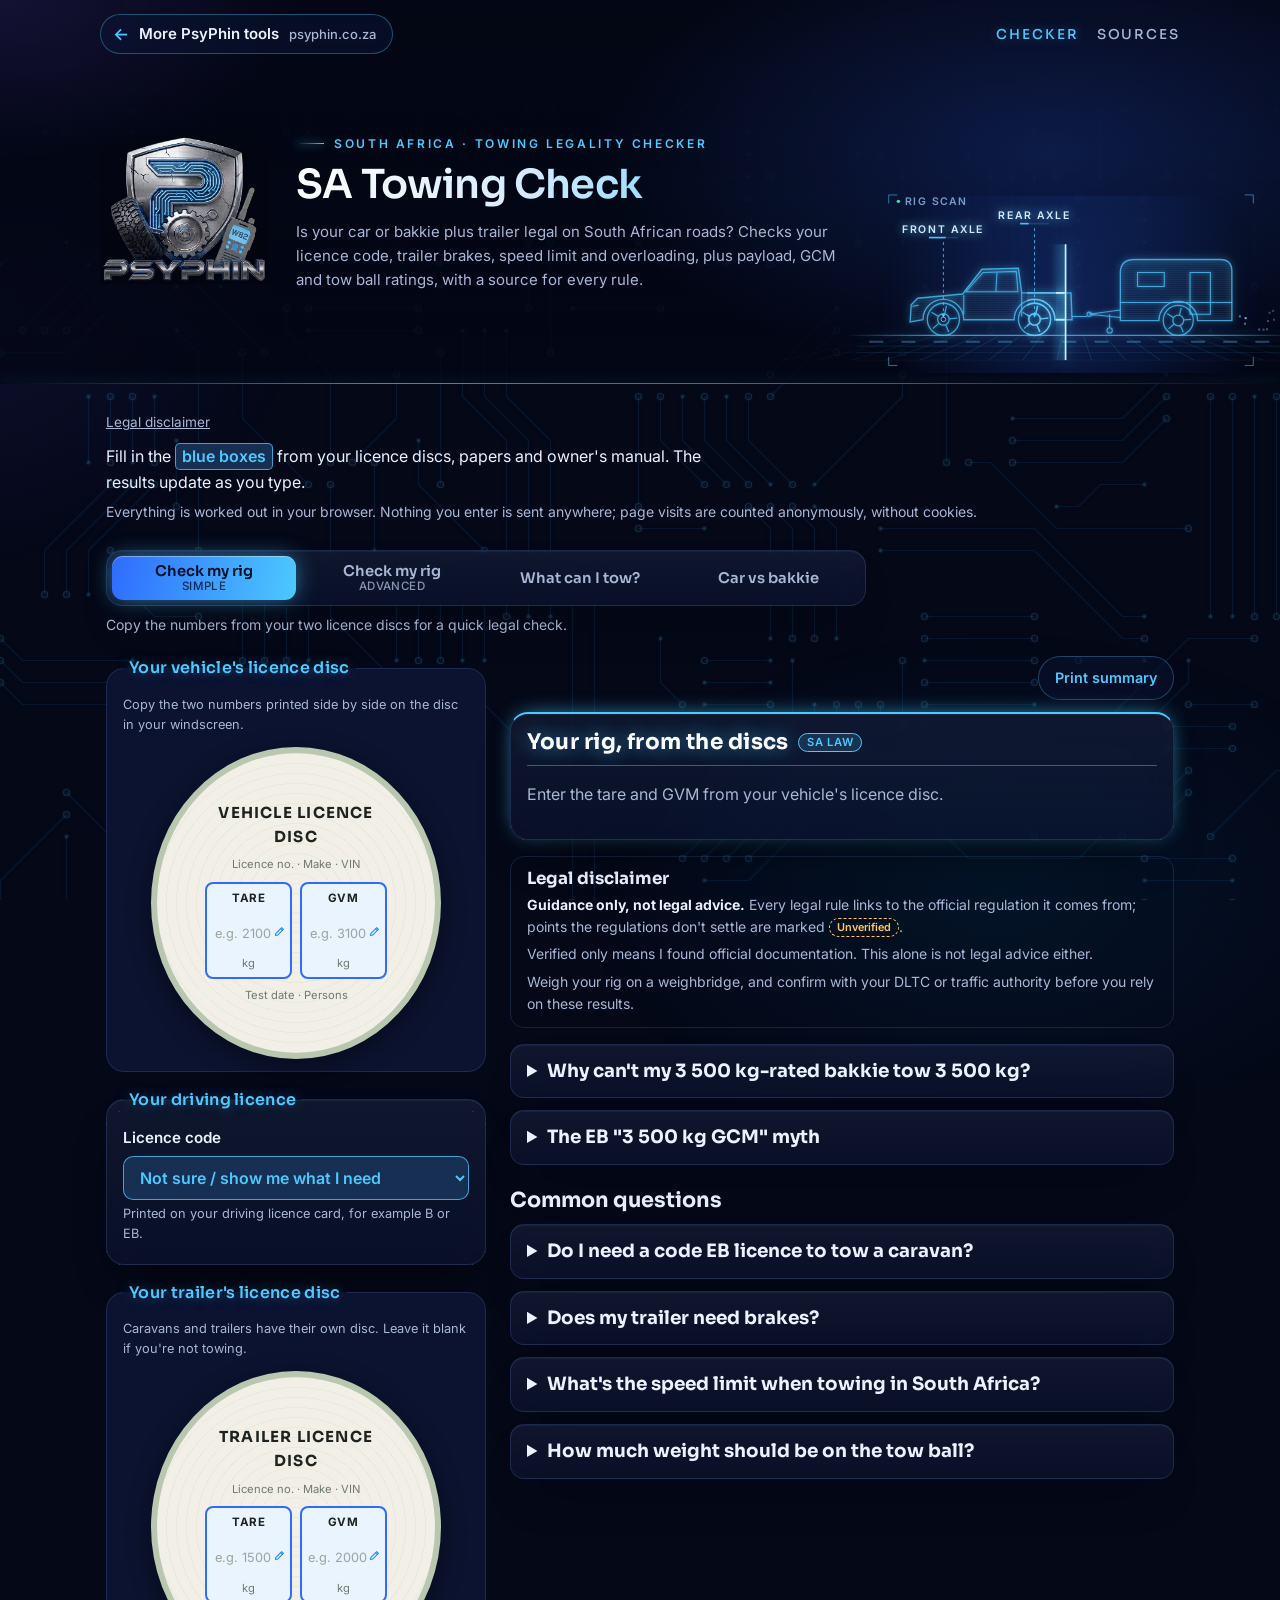
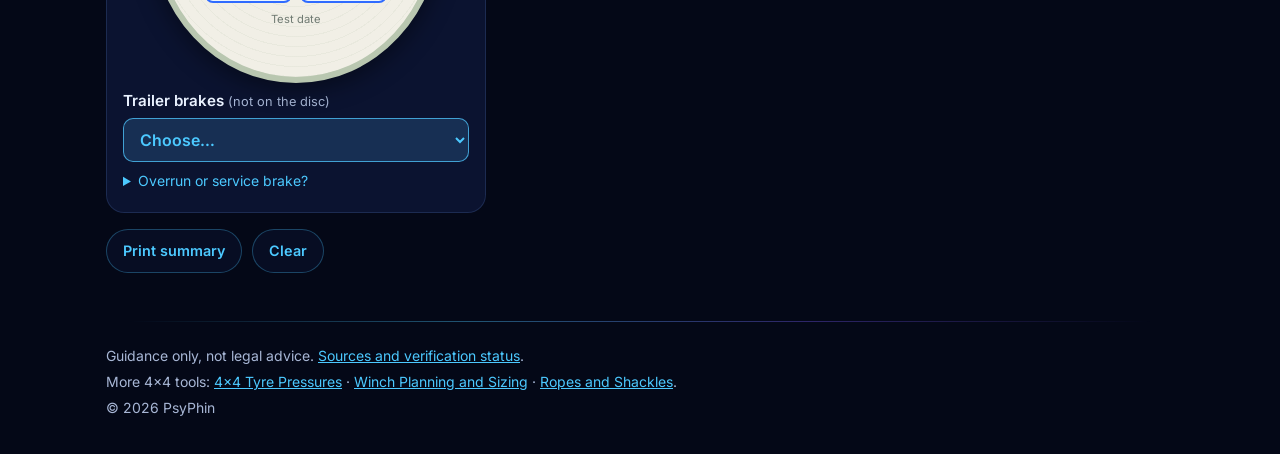
==== commit b861aa8a: "Deep space look: rig hologram header, glass panels, still circuit board Restyles the checker to matc" ====
--- a/index.html
+++ b/index.html
@@ -1,11 +1,11 @@
 <!doctype html>
-<html lang="en-ZA">
+<html lang="en-ZA" data-circuit="still">
 <head>
   <meta charset="utf-8">
   <meta name="viewport" content="width=device-width, initial-scale=1">
   <title>SA Towing Check: Is Your Trailer and Tow Vehicle Legal? | PsyPhin</title>
   <meta name="description" content="Is your car or bakkie and trailer legal in South Africa? Check licence code, trailer brakes, speed limit, overloading and tow ratings, citing every rule.">
-  <meta name="theme-color" content="#020203">
+  <meta name="theme-color" content="#040817">
   <link rel="canonical" href="https://towing.psyphin.co.za/">
   <script type="application/ld+json">
   {
@@ -42,13 +42,14 @@
   <link rel="apple-touch-icon" href="apple-touch-icon.png" sizes="180x180">
   <link rel="preconnect" href="https://fonts.googleapis.com">
   <link rel="preconnect" href="https://fonts.gstatic.com" crossorigin>
-  <link href="https://fonts.googleapis.com/css2?family=Inter:wght@400;500;600;700&family=Rajdhani:wght@600;700&display=swap" rel="stylesheet">
+  <link href="https://fonts.googleapis.com/css2?family=Inter:wght@400;500;600;700&family=Sora:wght@500;600;700&display=swap" rel="stylesheet">
   <link rel="stylesheet" href="css/style.css">
 </head>
 <body>
   <a class="skip-link" href="#main">Skip to content</a>
 
-  <header class="brand-bar">
+  <header class="brand-bar brand-bar--hero">
+    <canvas class="hero-fx" aria-hidden="true"></canvas>
     <div class="brand-nav">
       <a class="back-link" href="https://psyphin.co.za/#tools"><span class="back-link-arrow" aria-hidden="true">&larr;</span> <span class="back-link-label"><span class="back-link-more">More </span>PsyPhin tools</span> <span class="back-link-domain">psyphin.co.za</span></a>
       <nav class="nav" aria-label="Site">
@@ -294,13 +295,13 @@
           <fieldset>
             <legend>Load in the vehicle</legend>
             <p class="hint fieldset-hint">Everything the vehicle carries, including the driver. Leave out the tow ball mass here; it goes under Trailer.</p>
-            <div id="load-list" class="load-list"></div>
             <div class="load-add">
               <label for="load-preset" class="visually-hidden">Item to add</label>
               <select id="load-preset"></select>
               <button type="button" id="load-add" class="button button--ghost">Add</button>
             </div>
             <p class="hint">Each item you add starts with a typical mass, for a quick estimate only. Confirm it by weighing your own items or the loaded vehicle at a weighbridge.</p>
+            <div id="load-list" class="load-list"></div>
             <p class="load-total">Load total: <strong id="load-total">0 kg</strong></p>
           </fieldset>
 
@@ -454,6 +455,8 @@
   <script src="js/diagram.js"></script>
   <script src="js/charts.js"></script>
   <script src="js/app.js"></script>
+  <script src="js/circuit.js"></script>
+  <script src="js/fx.js"></script>
 
   <!-- GoatCounter: cookie-free page-visit stats at https://psyphin.goatcounter.com/ (never sees form inputs) -->
   <!-- Shared with psyphin.co.za: prefix paths with the host so this site's "/" is counted separately -->
--- a/css/style.css
+++ b/css/style.css
@@ -1,31 +1,36 @@
-/* SA Towing Check. Colours follow psyphin.co.za (css/style.css there). */
+/* SA Towing Check. Colours follow psyphin.co.za (css/style.css there): the navy
+   "deep space" look shared by every PsyPhin site since 2026-10-18. */
 :root {
-  --bg: #020203;
-  --surface: #111418;
-  --surface-2: #181c21;
-  --border: #262c33;
-  --text: #e6ebef;
-  --text-muted: #9aa4ae;
-  --accent: #3fb6ff;
-  --accent-strong: #1e8fff;
+  --bg: #040817;
+  --surface: #0b1330;
+  --surface-2: #101a3c;
+  --glass: rgba(11, 19, 48, 0.58);
+  --glass-2: rgba(16, 26, 60, 0.6);
+  --border: rgba(120, 170, 255, 0.16);
+  --text: #eaf2ff;
+  --text-muted: #a8b7d6;
+  --accent: #4cc9ff;
+  --accent-strong: #2f6bff;
+  --accent-glow: rgba(76, 201, 255, 0.35);
+  --violet: #7c5cff;
 
   /* anything the visitor can change: blue box, blue value, pencil (worked-out
      figures stay plain). The same as the EV travel cost page. */
   --input-bg: color-mix(in srgb, var(--accent) 12%, var(--surface-2));
   --input-border: color-mix(in srgb, var(--accent) 70%, var(--border));
-  --pencil: url("data:image/svg+xml,%3Csvg xmlns='http://www.w3.org/2000/svg' viewBox='0 0 16 16' fill='none' stroke='%233fb6ff' stroke-width='1.6' stroke-linecap='round' stroke-linejoin='round'%3E%3Cpath d='M11.2 2.3l2.5 2.5-8.4 8.4-3.2.7.7-3.2z'/%3E%3Cpath d='M9.6 3.9l2.5 2.5'/%3E%3C/svg%3E");
+  --pencil: url("data:image/svg+xml,%3Csvg xmlns='http://www.w3.org/2000/svg' viewBox='0 0 16 16' fill='none' stroke='%234cc9ff' stroke-width='1.6' stroke-linecap='round' stroke-linejoin='round'%3E%3Cpath d='M11.2 2.3l2.5 2.5-8.4 8.4-3.2.7.7-3.2z'/%3E%3Cpath d='M9.6 3.9l2.5 2.5'/%3E%3C/svg%3E");
   /* on the pale licence disc */
   --pencil-dark: url("data:image/svg+xml,%3Csvg xmlns='http://www.w3.org/2000/svg' viewBox='0 0 16 16' fill='none' stroke='%231e8fff' stroke-width='1.6' stroke-linecap='round' stroke-linejoin='round'%3E%3Cpath d='M11.2 2.3l2.5 2.5-8.4 8.4-3.2.7.7-3.2z'/%3E%3Cpath d='M9.6 3.9l2.5 2.5'/%3E%3C/svg%3E");
 
   /* traffic light */
-  --pass: #4ade80;
-  --warn: #fbbf24;
-  --fail: #f87171;
-  --info: #3fb6ff;
-  --incomplete: #7b8590;
+  --pass: #2ee6a6;
+  --warn: #ffc857;
+  --fail: #ff5d73;
+  --info: #4cc9ff;
+  --incomplete: #7487ad;
 
   /* legal vs manufacturer panels */
-  --legal: #3fb6ff;
+  --legal: #4cc9ff;
   --maker: #c084fc;
 
   /* charts (brakes diagram, weight budget). Checked for colour-blind
@@ -50,7 +55,7 @@
   --radius: 14px;
   --max-width: 1100px;
   --font-body: "Inter", system-ui, -apple-system, "Segoe UI", Roboto, sans-serif;
-  --font-display: "Rajdhani", "Segoe UI", system-ui, sans-serif;
+  --font-display: "Sora", "Inter", system-ui, sans-serif;
 }
 
 *,
@@ -72,22 +77,56 @@
   font-size: 1rem;
   line-height: 1.55;
   -webkit-font-smoothing: antialiased;
-}
-
-/* Faint circuit-trace pattern behind the top of the page, the same as
-   psyphin.co.za's (css/style.css there); it fades out downwards. */
+  overflow-x: hidden;
+}
+
+/* Fixed layers behind the whole page, the same on every PsyPhin site (change them
+   together): a glowing circuit board and slow-drifting pools of blue and violet
+   light. js/circuit.js (identical on every site) draws the circuit on two canvases
+   (.circuit-fx) and adds .fx-circuit to <html>, which hides the static fallback
+   tile in body::before. Here (owner's request, 2026-10-19) both are dimmer than
+   on the other sites and still: the pages set <html data-circuit="still">, so
+   circuit.js draws the board once with no pulses, and the light doesn't drift,
+   so nothing moves behind the text. */
+body::before,
+body::after {
+  content: "";
+  position: fixed;
+  inset: 0;
+  z-index: -1;
+  pointer-events: none;
+}
+
 body::before {
-  content: "";
-  position: absolute;
+  opacity: 0.5;
+  background-image: url("data:image/svg+xml,%3Csvg xmlns='http://www.w3.org/2000/svg' width='180' height='180' fill='none'%3E%3Cfilter id='g' filterUnits='userSpaceOnUse' x='-20' y='-20' width='220' height='220'%3E%3CfeGaussianBlur stdDeviation='1.8' result='b'/%3E%3CfeMerge%3E%3CfeMergeNode in='b'/%3E%3CfeMergeNode in='SourceGraphic'/%3E%3C/feMerge%3E%3C/filter%3E%3Cg filter='url(%23g)'%3E%3Cg stroke='%233fb6ff' stroke-opacity='0.18' stroke-width='1.1'%3E%3Cpath d='M0 40h46l18 18h44M108 58v42l18 18h54M24 180v-44l18-18h34M180 22h-34L124 0M76 118v-20l-14-14H0M146 180v-26l12-12h22'/%3E%3C/g%3E%3Cg stroke='%235cc8ff' stroke-opacity='0.38'%3E%3Ccircle cx='108' cy='58' r='2.6'/%3E%3Ccircle cx='76' cy='118' r='2.6'/%3E%3Ccircle cx='146' cy='22' r='2.6'/%3E%3Ccircle cx='146' cy='154' r='2.6'/%3E%3C/g%3E%3C/g%3E%3C/svg%3E");
+}
+
+.fx-circuit body::before {
+  display: none;
+}
+
+body::after {
+  z-index: -2;
+  inset: -20%;
+  background:
+    radial-gradient(38% 32% at 82% 8%, rgba(47, 107, 255, 0.18), transparent 70%),
+    radial-gradient(30% 28% at 10% 40%, rgba(124, 92, 255, 0.1), transparent 70%),
+    radial-gradient(34% 30% at 70% 85%, rgba(0, 180, 255, 0.07), transparent 70%);
+}
+
+.circuit-fx {
+  position: fixed;
   top: 0;
   left: 0;
-  right: 0;
-  height: 1100px;
   z-index: -1;
   pointer-events: none;
-  background-image: url("data:image/svg+xml,%3Csvg xmlns='http://www.w3.org/2000/svg' width='180' height='180' fill='none'%3E%3Cg stroke='%233fb6ff' stroke-opacity='0.09' stroke-width='1'%3E%3Cpath d='M0 40h46l18 18h44M108 58v42l18 18h54M24 180v-44l18-18h34M180 22h-34L124 0M76 118v-20l-14-14H0M146 180v-26l12-12h22'/%3E%3C/g%3E%3Cg fill='%233fb6ff' fill-opacity='0.16'%3E%3Ccircle cx='108' cy='58' r='2.2'/%3E%3Ccircle cx='76' cy='118' r='2.2'/%3E%3Ccircle cx='146' cy='22' r='2.2'/%3E%3Ccircle cx='146' cy='154' r='2.2'/%3E%3C/g%3E%3C/svg%3E");
-  -webkit-mask-image: linear-gradient(to bottom, #000 0%, rgba(0, 0, 0, 0.6) 45%, transparent 100%);
-  mask-image: linear-gradient(to bottom, #000 0%, rgba(0, 0, 0, 0.6) 45%, transparent 100%);
+  opacity: 0.5;
+}
+
+::selection {
+  background: rgba(76, 201, 255, 0.35);
+  color: #fff;
 }
 
 a {
@@ -161,9 +200,11 @@
   flex-wrap: wrap;
   gap: 4px 10px;
   padding: 8px 16px 8px 12px;
-  border: 1px solid rgba(61, 155, 255, 0.45);
+  border: 1px solid rgba(76, 201, 255, 0.35);
   border-radius: 999px;
-  background: rgba(61, 155, 255, 0.08);
+  background: rgba(10, 20, 52, 0.55);
+  -webkit-backdrop-filter: blur(10px);
+  backdrop-filter: blur(10px);
   color: var(--text);
   font-size: 15px;
   font-weight: 600;
@@ -185,9 +226,9 @@
 }
 
 .back-link:hover {
-  background: rgba(61, 155, 255, 0.16);
+  background: rgba(76, 201, 255, 0.14);
   border-color: var(--accent);
-  box-shadow: 0 0 18px rgba(61, 155, 255, 0.25);
+  box-shadow: 0 0 22px rgba(76, 201, 255, 0.3);
 }
 
 .back-link:hover .back-link-arrow {
@@ -703,7 +744,7 @@
 .load-list {
   display: grid;
   gap: 10px;
-  margin-bottom: 10px;
+  margin-top: 10px;
 }
 
 .load-row {
@@ -1778,7 +1819,7 @@
 }
 
 .disc-field:focus-within {
-  box-shadow: 0 0 0 3px rgba(63, 182, 255, 0.45);
+  box-shadow: 0 0 0 3px rgba(76, 201, 255, 0.45);
 }
 
 .disc-unit {
@@ -2191,23 +2232,52 @@
 
 
 /* ------------------------------------------------------------ header
-   The same header as fuel.psyphin.co.za (.brand-bar in its style.css):
-   black band with a blue glow, the PsyPhin logo, a blue eyebrow, the title
-   and a one-line description. Keep the three in step. */
+   The same header as fuel.psyphin.co.za (.brand-bar in its style.css): navy
+   band with blue/violet glow and a glowing bottom edge, the PsyPhin logo, a cyan
+   eyebrow, the title and a one-line description. On the checker, js/fx.js draws
+   the rig hologram on canvas.hero-fx behind it. Keep the sites in step. */
 .brand-bar {
   position: relative;
+  overflow: hidden;
+  isolation: isolate;
   background:
-    radial-gradient(ellipse 60% 120% at 100% 0%, rgba(61, 155, 255, 0.18), transparent 60%),
-    #000000;
+    radial-gradient(ellipse 55% 90% at 82% 40%, rgba(47, 107, 255, 0.22), transparent 65%),
+    radial-gradient(ellipse 40% 70% at 0% 0%, rgba(124, 92, 255, 0.14), transparent 60%),
+    linear-gradient(180deg, #030614, rgba(3, 6, 20, 0.72));
   color: #ffffff;
-  border-bottom: 1px solid rgba(61, 155, 255, 0.35);
   padding-top: env(safe-area-inset-top, 0px);
+}
+
+/* Glowing line along the bottom edge, with a spark running along it. */
+.brand-bar::after {
+  content: "";
+  position: absolute;
+  left: 0;
+  right: 0;
+  bottom: 0;
+  height: 1px;
+  background:
+    linear-gradient(90deg, transparent 0 40%, rgba(255, 255, 255, 0.95) 50%, transparent 60% 100%) no-repeat,
+    linear-gradient(90deg, transparent, rgba(76, 201, 255, 0.7) 30%, rgba(124, 92, 255, 0.7) 70%, transparent);
+  background-size: 30% 100%, 100% 100%;
+  background-position: -40% 0, 0 0;
+  box-shadow: 0 0 14px rgba(76, 201, 255, 0.55);
+}
+
+.hero-fx {
+  position: absolute;
+  inset: 0;
+  z-index: -1;
+  width: 100%;
+  height: 100%;
+  display: block;
+  pointer-events: none;
 }
 
 .brand-nav {
   max-width: 1120px;
   margin: 0 auto;
-  padding: 12px 20px 0;
+  padding: 14px 20px 0;
   display: flex;
   align-items: center;
   justify-content: space-between;
@@ -2225,6 +2295,17 @@
   gap: 20px 28px;
 }
 
+/* The checker: a taller header with room on the right for the rig hologram. */
+.brand-bar--hero .brand-inner {
+  min-height: 330px;
+  padding-top: 28px;
+  padding-bottom: 48px;
+}
+
+.brand-bar--hero .brand-text {
+  flex: 0 1 560px;
+}
+
 .brand-logo-link {
   flex-shrink: 0;
   display: block;
@@ -2232,14 +2313,16 @@
 }
 
 .brand-logo-link:focus-visible {
-  outline: 2px solid #3d9bff;
+  outline: 2px solid var(--accent);
   outline-offset: 3px;
 }
 
+/* The logo sits on black; "lighten" drops the black so it floats on the navy. */
 .brand-logo {
   width: 168px;
   height: auto;
   display: block;
+  mix-blend-mode: lighten;
 }
 
 .brand-text {
@@ -2247,30 +2330,56 @@
   min-width: 0;
 }
 
+.brand-text > * {
+  animation: rise 0.9s cubic-bezier(0.2, 0.8, 0.2, 1) both;
+}
+
+.brand-text > :nth-child(2) { animation-delay: 0.08s; }
+.brand-text > :nth-child(3) { animation-delay: 0.16s; }
+
+@keyframes rise {
+  from { opacity: 0; transform: translateY(14px); }
+}
+
 .brand-eyebrow {
-  margin: 0 0 6px;
+  display: inline-flex;
+  align-items: center;
+  gap: 10px;
+  margin: 0 0 10px;
   font-family: var(--font-body);
   font-size: 12px;
   font-weight: 600;
-  letter-spacing: 0.12em;
+  letter-spacing: 0.22em;
   text-transform: uppercase;
-  color: #3d9bff;
+  color: var(--accent);
+}
+
+.brand-eyebrow::before {
+  content: "";
+  width: 28px;
+  height: 1px;
+  background: linear-gradient(90deg, transparent, var(--accent));
+  box-shadow: 0 0 8px var(--accent);
 }
 
 .brand-bar h1,
 .brand-title {
-  margin: 0 0 8px;
-  font-family: var(--font-body);
-  font-size: clamp(24px, 3.2vw, 34px);
-  line-height: 1.15;
-  font-weight: 700;
+  margin: 0 0 12px;
+  font-family: var(--font-display);
+  font-size: clamp(26px, 3.6vw, 40px);
+  line-height: 1.12;
+  font-weight: 600;
   letter-spacing: -0.02em;
   color: #ffffff;
+  background: linear-gradient(100deg, #ffffff 0%, #d6ecff 40%, #7fd6ff 75%, #8f7bff 100%);
+  -webkit-background-clip: text;
+  background-clip: text;
+  -webkit-text-fill-color: transparent;
 }
 
 .brand-bar .subtitle {
   margin: 0;
-  color: #a9b4c2;
+  color: var(--text-muted);
   max-width: 62ch;
   font-size: 15px;
   line-height: 1.6;
@@ -2286,6 +2395,12 @@
     gap: 14px 18px;
   }
 
+  .brand-bar--hero .brand-inner {
+    min-height: 0;
+    padding-top: 16px;
+    padding-bottom: 28px;
+  }
+
   .brand-logo {
     width: 112px;
   }
@@ -2301,7 +2416,9 @@
 
 @media print {
   .brand-bar,
-  body::before {
+  body::before,
+  body::after,
+  .circuit-fx {
     display: none;
   }
 }
@@ -2558,6 +2675,7 @@
 
 .brake-plot {
   position: relative;
+  container-type: inline-size; /* 100cqw = the plot's width, for the pin label */
   margin-top: 6px;
   padding-bottom: 72px; /* two rows of tick labels */
 }
@@ -2652,10 +2770,12 @@
 .brake-pin--fail { --tone: var(--fail); }
 .brake-pin--pass { --tone: var(--pass); }
 
+/* centred over the pin, but kept inside the plot: --pos is the pin's place (0–1) */
 .brake-pin-label {
   position: absolute;
   top: 0;
   left: 0;
+  transform: translateX(clamp(0px, calc(var(--pos) * 100cqw - 50%), calc(100cqw - 100%)));
   display: flex;
   align-items: center;
   gap: 6px;
@@ -2665,11 +2785,6 @@
   background: var(--surface);
   border: 1px solid var(--tone);
   border-radius: 8px;
-}
-
-.brake-pin-label--right {
-  left: auto;
-  right: 0;
 }
 
 .brake-pin-label .status-icon {
@@ -3048,3 +3163,455 @@
     text-overflow: ellipsis;
   }
 }
+
+/* ------------------------------------------------------------ deep space finish
+   Screen only, so the print sheet keeps its plain light layout. Glass panels with
+   HUD corner brackets, glowing status, light running along the meters, a light
+   circling the scorecard in its verdict's colour, and gradient controls. Results
+   are rebuilt on every input, so nothing here animates their arrival; the
+   fade-ins (js/fx.js adds .fx-reveal / .is-visible) are for the form and the
+   explainers only. Everything stops under prefers-reduced-motion (end of file). */
+@media screen {
+  /* -------- glass */
+  .modes,
+  .inputs fieldset:not(.disc-fieldset),
+  .overall,
+  .panel,
+  .limit-tile,
+  .explainer,
+  .source-item,
+  .scorecard {
+    background: linear-gradient(180deg, rgba(255, 255, 255, 0.035), rgba(255, 255, 255, 0.008)), var(--glass);
+    -webkit-backdrop-filter: blur(14px) saturate(140%);
+    backdrop-filter: blur(14px) saturate(140%);
+    box-shadow: 0 24px 48px -24px rgba(0, 0, 0, 0.7), inset 0 1px 0 rgba(255, 255, 255, 0.05);
+  }
+
+  .check,
+  .tile,
+  .choice label,
+  .load-row,
+  .help-body,
+  .tow-speed,
+  .example,
+  .figure,
+  .advanced-note,
+  .score-count {
+    background-color: var(--glass-2);
+  }
+
+  .variant,
+  .brake-pin-label,
+  .brake-fix {
+    background-color: rgba(11, 19, 48, 0.72);
+  }
+
+  .tile--fail {
+    background: color-mix(in srgb, var(--fail) 10%, var(--glass-2));
+  }
+
+  .inputs fieldset,
+  .panel,
+  .scorecard,
+  .limit-tile {
+    position: relative;
+    border-radius: 18px;
+  }
+
+  /* -------- HUD corner brackets */
+  .inputs fieldset:not(.disc-fieldset)::after,
+  .panel::after,
+  .limit-tile::after {
+    content: "";
+    position: absolute;
+    inset: -1px;
+    border-radius: inherit;
+    pointer-events: none;
+    --c: rgba(76, 201, 255, 0.75);
+    background:
+      linear-gradient(var(--c), var(--c)) top left / 14px 1px,
+      linear-gradient(var(--c), var(--c)) top left / 1px 14px,
+      linear-gradient(var(--c), var(--c)) top right / 14px 1px,
+      linear-gradient(var(--c), var(--c)) top right / 1px 14px,
+      linear-gradient(var(--c), var(--c)) bottom left / 14px 1px,
+      linear-gradient(var(--c), var(--c)) bottom left / 1px 14px,
+      linear-gradient(var(--c), var(--c)) bottom right / 14px 1px,
+      linear-gradient(var(--c), var(--c)) bottom right / 1px 14px;
+    background-repeat: no-repeat;
+    filter: drop-shadow(0 0 4px rgba(76, 201, 255, 0.8));
+    opacity: 0.7;
+    transition: opacity 0.3s;
+  }
+
+  .panel--maker::after {
+    --c: rgba(192, 132, 252, 0.8);
+    filter: drop-shadow(0 0 4px rgba(192, 132, 252, 0.8));
+  }
+
+  .inputs fieldset:not(.disc-fieldset):hover::after,
+  .inputs fieldset:focus-within::after,
+  .panel:hover::after {
+    opacity: 1;
+  }
+
+  .inputs fieldset:focus-within {
+    border-color: rgba(76, 201, 255, 0.35);
+  }
+
+  .panel {
+    border-top-width: 2px;
+    box-shadow: 0 24px 48px -24px rgba(0, 0, 0, 0.7), inset 0 1px 0 rgba(255, 255, 255, 0.05), 0 -2px 22px -8px var(--panel-color);
+  }
+
+  /* -------- headings in the display font, sized for Sora */
+  .inputs legend,
+  .fieldset-details > summary {
+    font-size: 1rem;
+    font-weight: 600;
+    letter-spacing: 0.02em;
+    text-shadow: 0 0 14px var(--accent-glow);
+  }
+
+  /* Section headings (Legal requirements, Manufacturer limits...) stand out
+     from the text under them: bright, in the panel's colour glow, with a
+     rule beneath and a filled tag. */
+  .panel h2 {
+    --hc: var(--panel-color, var(--accent));
+    font-size: 1.35rem;
+    font-weight: 700;
+    letter-spacing: 0.01em;
+    color: #fff;
+    padding-bottom: 10px;
+    border-bottom: 1px solid color-mix(in srgb, var(--hc) 45%, transparent);
+    text-shadow: 0 0 18px color-mix(in srgb, var(--hc) 65%, transparent);
+  }
+
+  .panel h2 .panel-tag {
+    background: color-mix(in srgb, var(--hc) 16%, transparent);
+    text-shadow: none;
+  }
+
+  /* The scorecard's "SA law" and "Manufacturer limits" group headings, the
+     same way: a coloured marker, bright text and a rule in the group's colour. */
+  .score-group {
+    --hc: var(--accent);
+    font-family: var(--font-display);
+    font-size: 0.9rem;
+    font-weight: 700;
+    letter-spacing: 0.08em;
+    color: #fff;
+    margin-top: 20px;
+    text-shadow: 0 0 14px color-mix(in srgb, var(--hc) 70%, transparent);
+  }
+
+  .score-group--law { --hc: var(--legal); }
+  .score-group--maker { --hc: var(--maker); }
+
+  .score-group::before {
+    content: "";
+    width: 4px;
+    height: 1.1em;
+    border-radius: 2px;
+    background: var(--hc);
+    box-shadow: 0 0 10px var(--hc);
+  }
+
+  .score-group::after {
+    border-top-color: color-mix(in srgb, var(--hc) 45%, transparent);
+  }
+
+  .check-head h3 {
+    font-size: 1rem;
+    font-weight: 600;
+  }
+
+  .score-verdict p {
+    font-size: 1.3rem;
+    font-weight: 600;
+  }
+
+  .tile-figure {
+    font-size: 1.1rem;
+    font-weight: 600;
+  }
+
+  .nav a {
+    font-size: 0.85rem;
+    font-weight: 500;
+    letter-spacing: 0.14em;
+    text-transform: uppercase;
+    transition: color 0.2s, text-shadow 0.2s;
+  }
+
+  .nav a[aria-current="page"],
+  .nav a:hover {
+    text-shadow: 0 0 12px var(--accent-glow);
+  }
+
+  /* -------- mode switch: a lit gradient pill */
+  .modes {
+    border-radius: 16px;
+    padding: 5px;
+  }
+
+  .mode-button {
+    font-size: 0.92rem;
+    font-weight: 600;
+    border-radius: 11px;
+    transition: color 0.2s, background-color 0.2s, box-shadow 0.25s;
+  }
+
+  .mode-button:hover {
+    background: rgba(76, 201, 255, 0.08);
+  }
+
+  .mode-button[aria-pressed="true"] {
+    color: #031022;
+    background: linear-gradient(100deg, var(--accent-strong), var(--accent));
+    box-shadow: 0 0 22px -2px rgba(76, 201, 255, 0.6), inset 0 1px 0 rgba(255, 255, 255, 0.35);
+  }
+
+  /* -------- entries glow when they have focus */
+  input[type="number"],
+  select,
+  .load-row input {
+    transition: border-color 0.2s, box-shadow 0.25s;
+  }
+
+  input[type="number"]:hover,
+  select:hover {
+    border-color: var(--accent);
+  }
+
+  input[type="number"]:focus,
+  select:focus,
+  .load-row input:focus {
+    outline: 1px solid var(--accent);
+    outline-offset: 0;
+    box-shadow: 0 0 0 3px rgba(76, 201, 255, 0.18), 0 0 22px -4px var(--accent);
+  }
+
+  .choice label {
+    transition: border-color 0.2s, box-shadow 0.25s, background-color 0.2s;
+  }
+
+  .choice label:has(input:checked) {
+    box-shadow: inset 0 0 0 1px var(--accent), 0 0 20px -6px var(--accent);
+  }
+
+  /* -------- buttons */
+  .button {
+    position: relative;
+    overflow: hidden;
+    border-radius: 999px;
+    transition: box-shadow 0.2s, border-color 0.2s;
+  }
+
+  .button--primary {
+    color: #031022;
+    background: linear-gradient(100deg, var(--accent-strong), var(--accent));
+    border-color: rgba(140, 220, 255, 0.6);
+    box-shadow: 0 0 0 1px rgba(76, 201, 255, 0.25), 0 8px 28px -8px rgba(47, 140, 255, 0.65);
+  }
+
+  .button--primary:hover {
+    background: linear-gradient(100deg, var(--accent-strong), var(--accent));
+    border-color: rgba(160, 230, 255, 0.8);
+    box-shadow: 0 0 0 1px rgba(76, 201, 255, 0.5), 0 10px 36px -6px rgba(76, 201, 255, 0.75);
+  }
+
+  .button--ghost {
+    background: rgba(11, 19, 48, 0.5);
+    border-color: rgba(76, 201, 255, 0.3);
+  }
+
+  .button--ghost:hover {
+    box-shadow: 0 0 22px -6px var(--accent-glow);
+  }
+
+  /* a sheen sweeps across on hover */
+  .button::before {
+    content: "";
+    position: absolute;
+    top: 0;
+    bottom: 0;
+    left: -60%;
+    width: 40%;
+    background: linear-gradient(100deg, transparent, rgba(255, 255, 255, 0.45), transparent);
+    transform: skewX(-20deg);
+    transition: left 0.6s ease;
+    pointer-events: none;
+  }
+
+  .button:hover::before {
+    left: 120%;
+  }
+
+  /* -------- status lights */
+  .status-icon {
+    box-shadow: 0 0 12px -1px var(--tone);
+  }
+
+  .check {
+    border-left-width: 3px;
+    box-shadow: inset 4px 0 18px -10px var(--tone);
+    transition: border-color 0.2s, box-shadow 0.25s;
+  }
+
+  .check:hover {
+    border-color: color-mix(in srgb, var(--tone) 45%, var(--border));
+    border-left-color: var(--tone);
+    box-shadow: inset 4px 0 18px -10px var(--tone), 0 0 26px -12px var(--tone);
+  }
+
+  /* a failed check's light pulses */
+  .check--fail .check-head .status-icon,
+  .tile--fail .status-icon,
+  .score-verdict.overall--fail .status-icon {
+    position: relative;
+  }
+
+  .check--fail .check-head .status-icon::after,
+  .tile--fail .status-icon::after,
+  .score-verdict.overall--fail .status-icon::after {
+    content: "";
+    position: absolute;
+    inset: 0;
+    border-radius: 50%;
+    border: 1px solid var(--tone);
+    transform: scale(1.5);
+    opacity: 0.45;
+  }
+
+  .status-label {
+    text-shadow: 0 0 12px color-mix(in srgb, var(--tone) 55%, transparent);
+  }
+
+  /* -------- meters: glowing fill */
+  .meter-track,
+  .tile-meter {
+    border-radius: 999px;
+    box-shadow: inset 0 1px 3px rgba(0, 0, 0, 0.5);
+  }
+
+  .meter-fill,
+  .tile-meter span {
+    position: relative;
+    overflow: hidden;
+    border-radius: 999px;
+    box-shadow: 0 0 12px -1px var(--tone);
+  }
+
+  .meter-fill::after,
+  .tile-meter span::after {
+    content: "";
+    position: absolute;
+    inset: 0 0 50%;
+    background: linear-gradient(rgba(255, 255, 255, 0.28), transparent);
+  }
+
+  /* -------- scorecard: border in the verdict's colour */
+  .scorecard {
+    --ring: var(--accent);
+    border-color: transparent;
+  }
+
+  .scorecard:has(.overall--pass) { --ring: var(--pass); }
+  .scorecard:has(.overall--warn) { --ring: var(--warn); }
+  .scorecard:has(.overall--fail) { --ring: var(--fail); }
+
+  .scorecard::before {
+    content: "";
+    position: absolute;
+    inset: -1px;
+    border-radius: inherit;
+    padding: 1px;
+    background: linear-gradient(160deg, var(--ring), color-mix(in srgb, var(--ring) 25%, transparent) 60%, color-mix(in srgb, var(--ring) 55%, transparent));
+    -webkit-mask: linear-gradient(#000 0 0) content-box, linear-gradient(#000 0 0);
+    -webkit-mask-composite: xor;
+    mask: linear-gradient(#000 0 0) content-box exclude, linear-gradient(#000 0 0);
+    pointer-events: none;
+  }
+
+  .score-verdict p {
+    text-shadow: 0 0 24px color-mix(in srgb, var(--tone, var(--accent)) 40%, transparent);
+  }
+
+  .tile {
+    border-top-width: 2px;
+    box-shadow: 0 -6px 18px -12px var(--tone);
+    transition: border-color 0.2s, transform 0.2s, box-shadow 0.25s;
+  }
+
+  .tile:hover,
+  .tile:focus-visible {
+    box-shadow: 0 -6px 18px -12px var(--tone), 0 0 24px -10px var(--tone);
+    transform: translateY(-2px);
+  }
+
+  /* -------- explainers */
+  .explainer > summary {
+    transition: color 0.2s, text-shadow 0.2s;
+  }
+
+  .explainer > summary:hover {
+    text-shadow: 0 0 12px var(--accent-glow);
+  }
+
+  .explainer[open] > :not(summary) {
+    animation: open-down 0.35s ease;
+  }
+
+  @keyframes open-down {
+    from { opacity: 0; transform: translateY(-4px); }
+  }
+
+  /* -------- fade-ins (form and explainers) */
+  .fx-reveal .inputs fieldset,
+  .fx-reveal .explainer {
+    opacity: 0;
+    transform: translateY(16px);
+    transition: opacity 0.7s ease, transform 0.7s cubic-bezier(0.2, 0.8, 0.2, 1), border-color 0.2s;
+  }
+
+  .fx-reveal .inputs fieldset.is-visible,
+  .fx-reveal .explainer.is-visible {
+    opacity: 1;
+    transform: none;
+  }
+
+  /* -------- footer */
+  .site-footer {
+    position: relative;
+    border-top: 0;
+  }
+
+  .site-footer::before {
+    content: "";
+    position: absolute;
+    top: 0;
+    left: 10%;
+    right: 10%;
+    height: 1px;
+    background: linear-gradient(90deg, transparent, rgba(76, 201, 255, 0.4), rgba(124, 92, 255, 0.35), transparent);
+  }
+
+  /* -------- the pinned counts bar on phones */
+  .score-bar.is-shown {
+    background: rgba(8, 14, 38, 0.92);
+    -webkit-backdrop-filter: blur(12px);
+    backdrop-filter: blur(12px);
+    box-shadow: 0 8px 30px rgba(0, 0, 0, 0.7), 0 -4px 20px -10px var(--tone, var(--accent));
+  }
+}
+
+@media (prefers-reduced-motion: reduce) {
+  .brand-text > *,
+  .explainer[open] > :not(summary) {
+    animation: none !important;
+  }
+
+  .button::before {
+    display: none;
+  }
+}
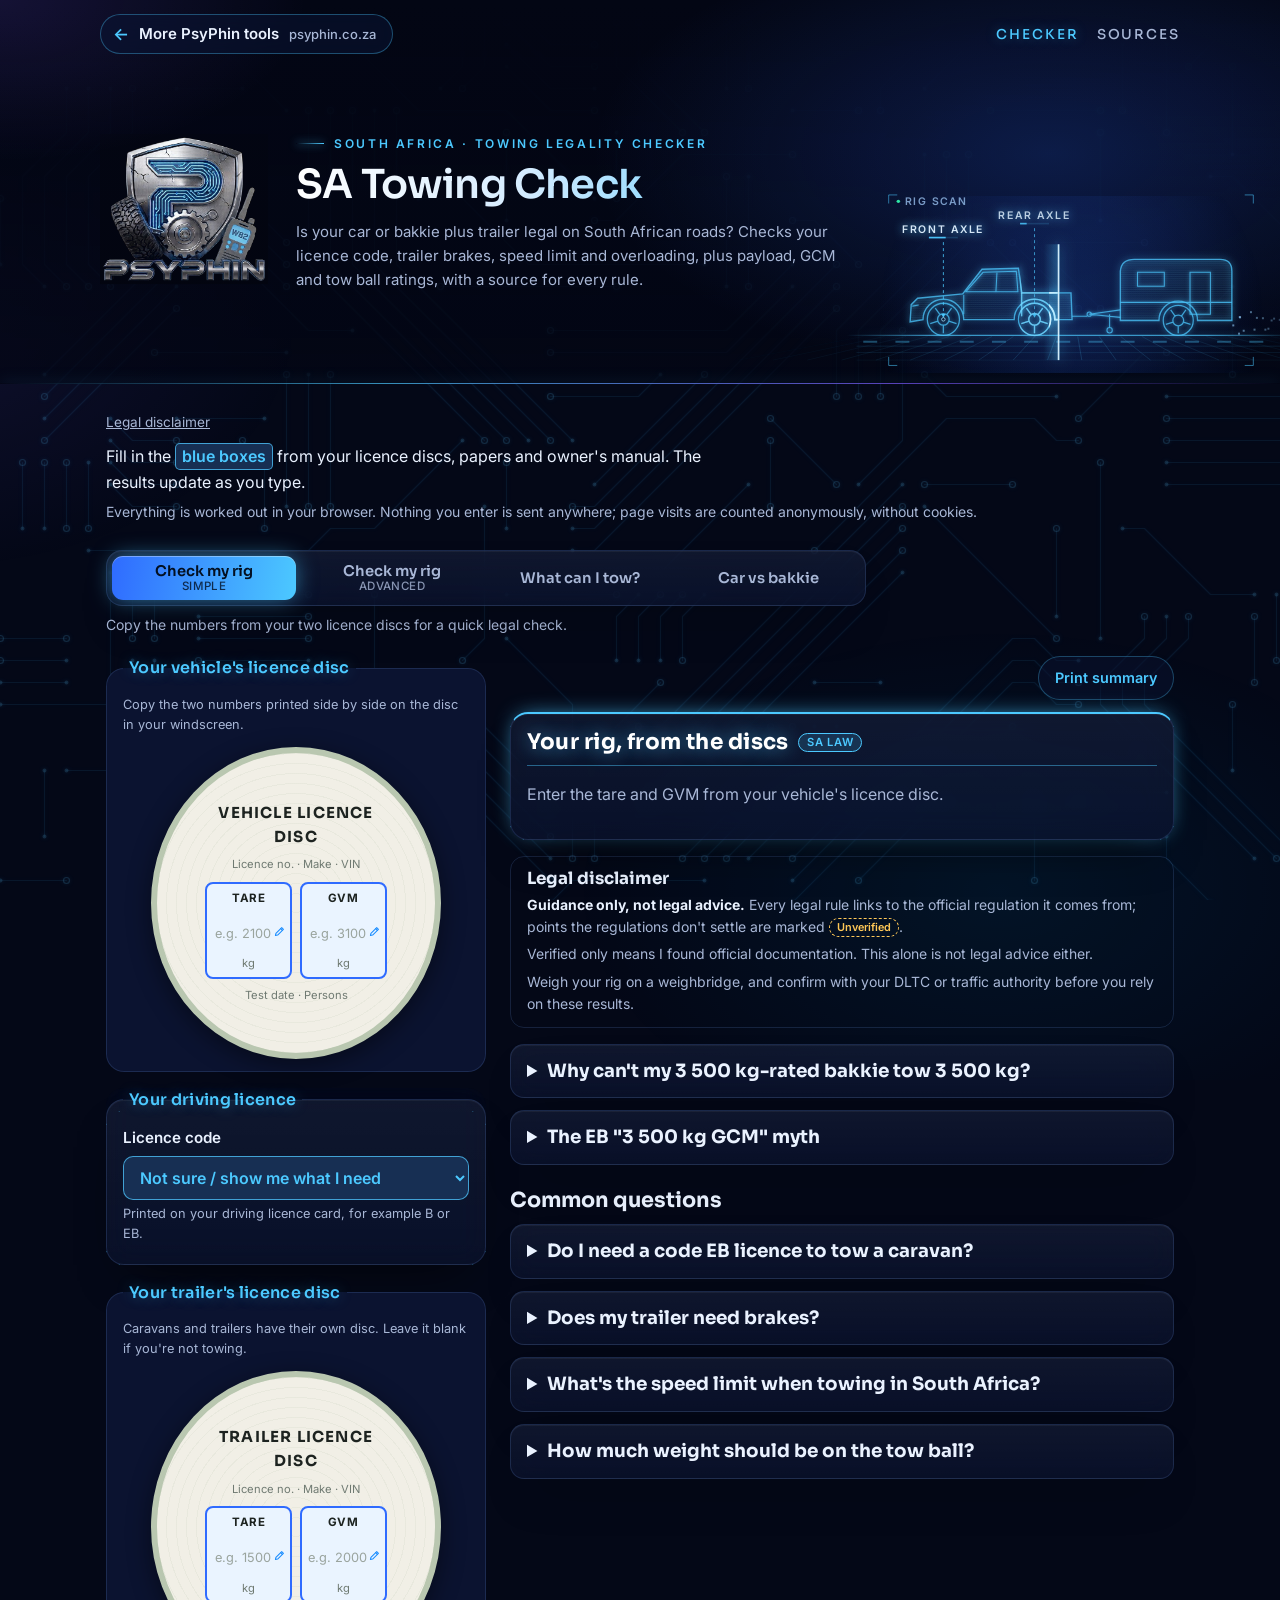
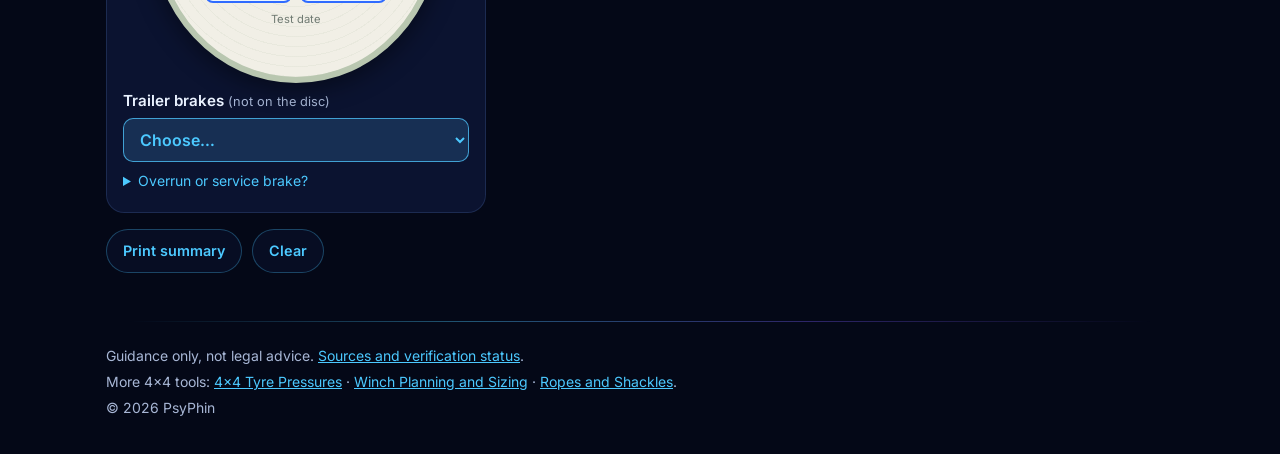
==== commit 432cdba0: "Live rig diagram: moving rig with your figures, coloured by limit "Your rig at a glance" on screen i" ====
--- a/index.html
+++ b/index.html
@@ -454,9 +454,9 @@
   <script src="js/ui.js"></script>
   <script src="js/diagram.js"></script>
   <script src="js/charts.js"></script>
+  <script src="js/fx.js"></script>
   <script src="js/app.js"></script>
   <script src="js/circuit.js"></script>
-  <script src="js/fx.js"></script>
 
   <!-- GoatCounter: cookie-free page-visit stats at https://psyphin.goatcounter.com/ (never sees form inputs) -->
   <!-- Shared with psyphin.co.za: prefix paths with the host so this site's "/" is counted separately -->
--- a/css/style.css
+++ b/css/style.css
@@ -1920,6 +1920,19 @@
   height: auto;
 }
 
+/* The live rig (fx.js, which sets its height) replaces the SVG on screen; the
+   SVG stays for print. */
+.rig-live {
+  display: block;
+  width: 100%;
+}
+
+@media screen {
+  .rig-figure--live .rig-svg {
+    display: none;
+  }
+}
+
 .rig-ground {
   stroke: var(--border);
   stroke-width: 2;
@@ -2418,7 +2431,8 @@
   .brand-bar,
   body::before,
   body::after,
-  .circuit-fx {
+  .circuit-fx,
+  .rig-live {
     display: none;
   }
 }
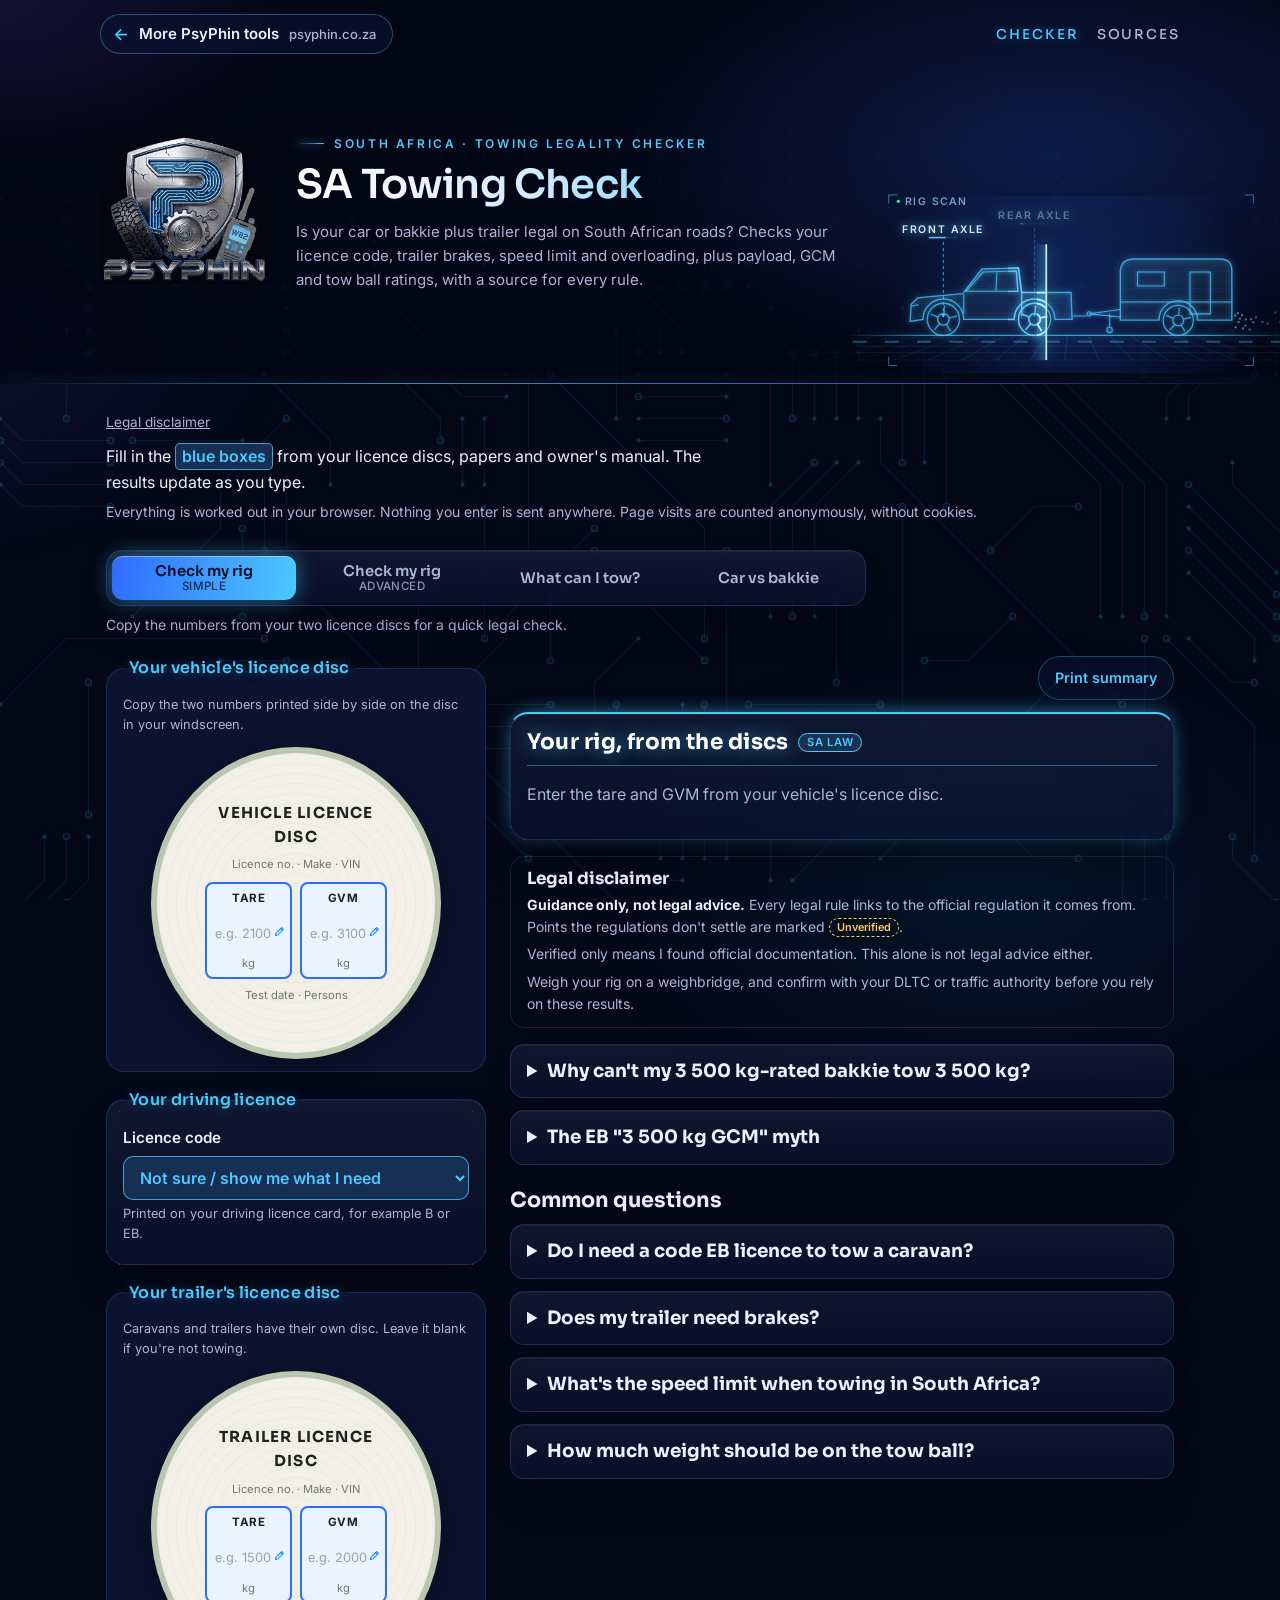
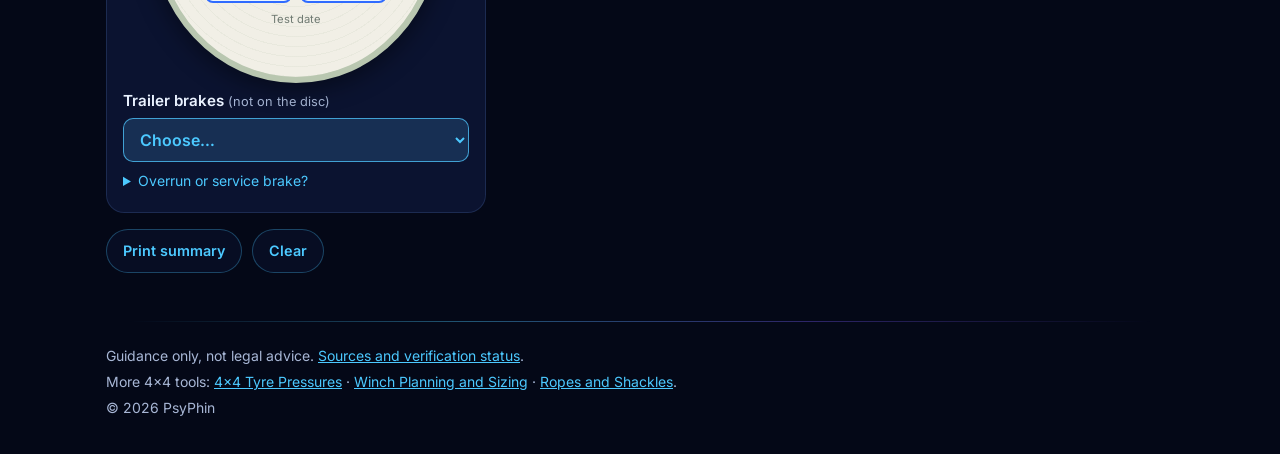
==== commit 8e61ef7f: "Plainer wording: no semicolons or dashes, less polished phrasing Co-Authored-By: Claude Opus 5.5 <no" ====
--- a/index.html
+++ b/index.html
@@ -71,7 +71,7 @@
     <section class="intro">
       <p class="disclaimer-link"><a href="#disclaimer">Legal disclaimer</a></p>
       <p class="lede">Fill in the <span class="key-input">blue boxes</span> from your licence discs, papers and owner's manual. The results update as you type.</p>
-      <p class="privacy">Everything is worked out in your browser. Nothing you enter is sent anywhere; page visits are counted anonymously, without cookies.</p>
+      <p class="privacy">Everything is worked out in your browser. Nothing you enter is sent anywhere. Page visits are counted anonymously, without cookies.</p>
     </section>
 
     <div class="modes" role="group" aria-label="What do you want to do?">
@@ -294,7 +294,7 @@
 
           <fieldset>
             <legend>Load in the vehicle</legend>
-            <p class="hint fieldset-hint">Everything the vehicle carries, including the driver. Leave out the tow ball mass here; it goes under Trailer.</p>
+            <p class="hint fieldset-hint">Everything the vehicle carries, including the driver. Leave out the tow ball mass here, it goes under Trailer.</p>
             <div class="load-add">
               <label for="load-preset" class="visually-hidden">Item to add</label>
               <select id="load-preset"></select>
@@ -384,7 +384,7 @@
 
         <section class="panel panel--legal" aria-labelledby="tow-title" data-modes="tow">
           <h2 id="tow-title">What can I tow?</h2>
-          <p class="muted panel-intro">The heaviest trailer for each type of trailer brakes. Legal limits apply to the trailer's plated GVM; manufacturer limits to what the loaded trailer actually weighs.</p>
+          <p class="muted panel-intro">The heaviest trailer for each type of trailer brakes. Legal limits use the trailer's plated GVM. Manufacturer limits use what the loaded trailer actually weighs.</p>
           <div id="tow-body" aria-live="polite"></div>
         </section>
 
@@ -403,7 +403,7 @@
 
         <aside id="disclaimer" class="disclaimer" aria-labelledby="disclaimer-title">
           <h2 id="disclaimer-title">Legal disclaimer</h2>
-          <p><strong>Guidance only, not legal advice.</strong> Every legal rule links to the official regulation it comes from; points the regulations don't settle are marked <span class="badge badge--unverified">Unverified</span>.</p>
+          <p><strong>Guidance only, not legal advice.</strong> Every legal rule links to the official regulation it comes from. Points the regulations don't settle are marked <span class="badge badge--unverified">Unverified</span>.</p>
           <p>Verified only means I found official documentation. This alone is not legal advice either.</p>
           <p>Weigh your rig on a weighbridge, and confirm with your DLTC or traffic authority before you rely on these results.</p>
         </aside>
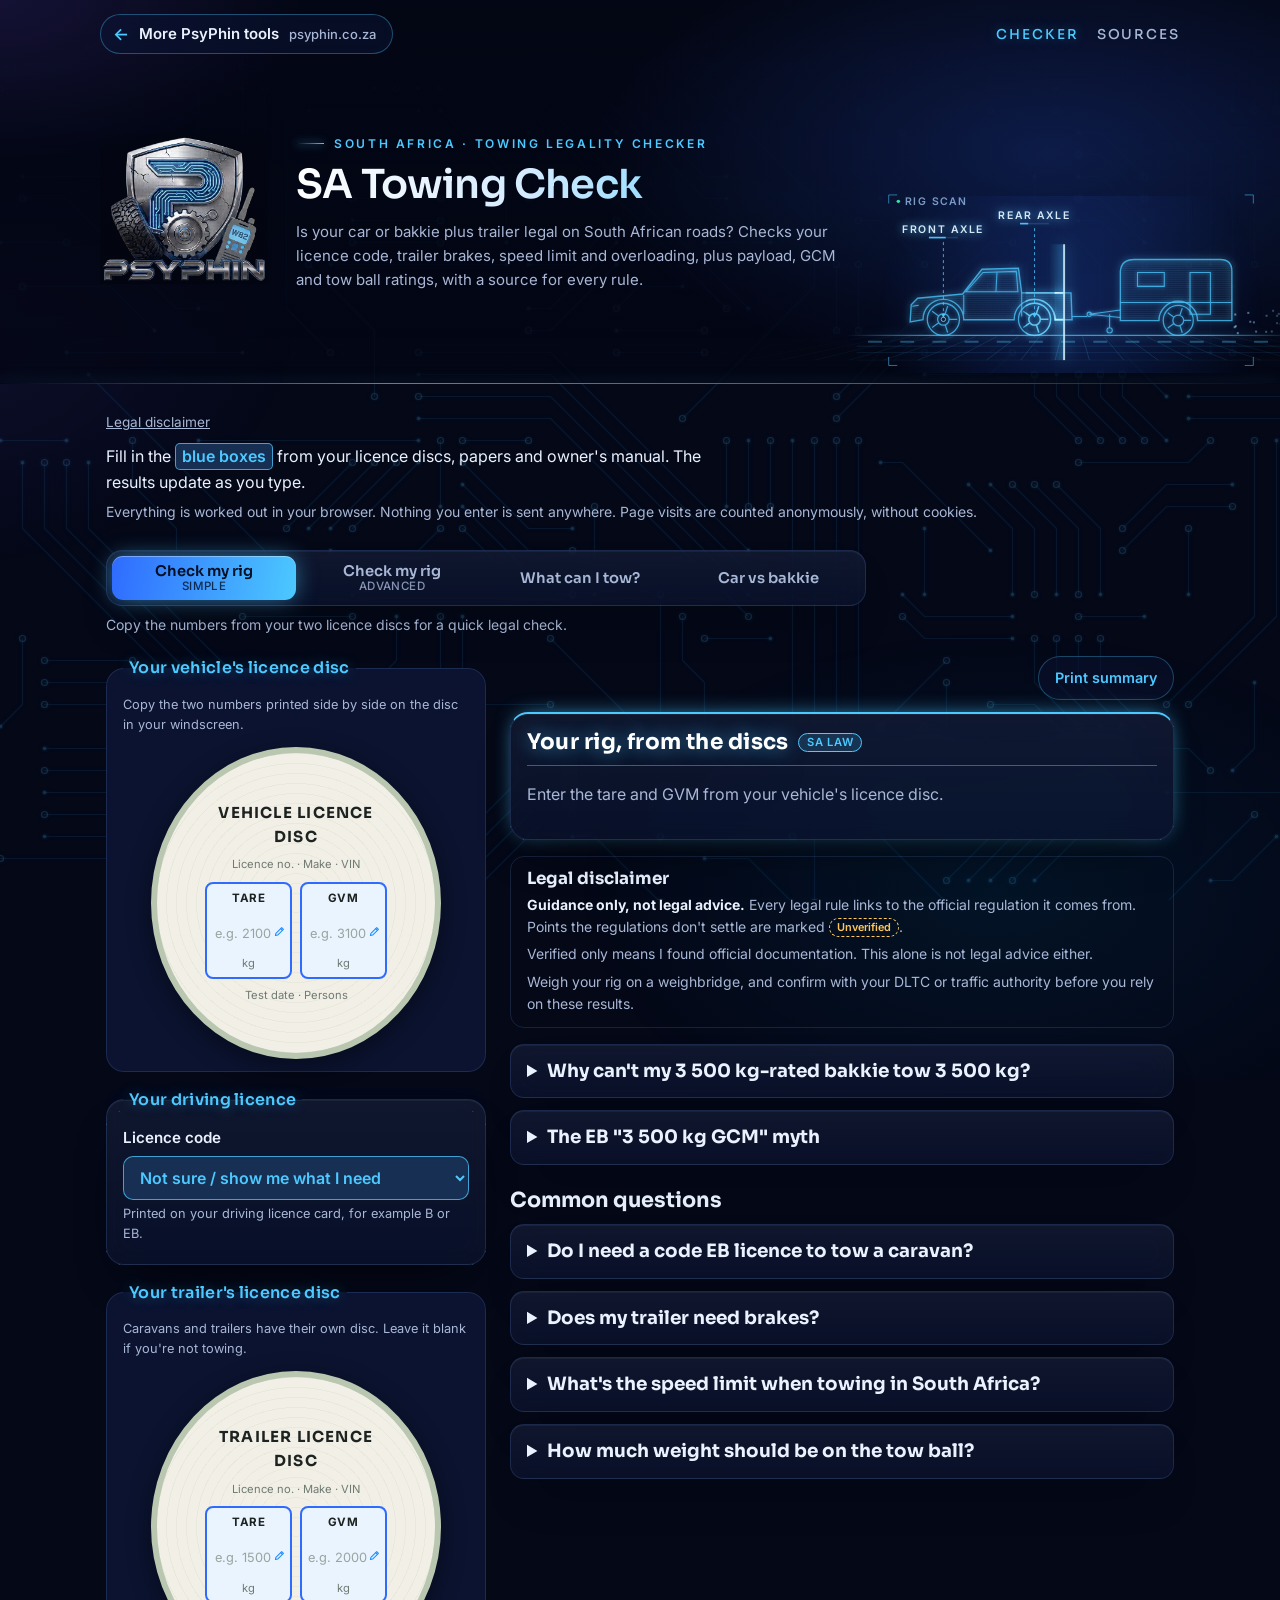
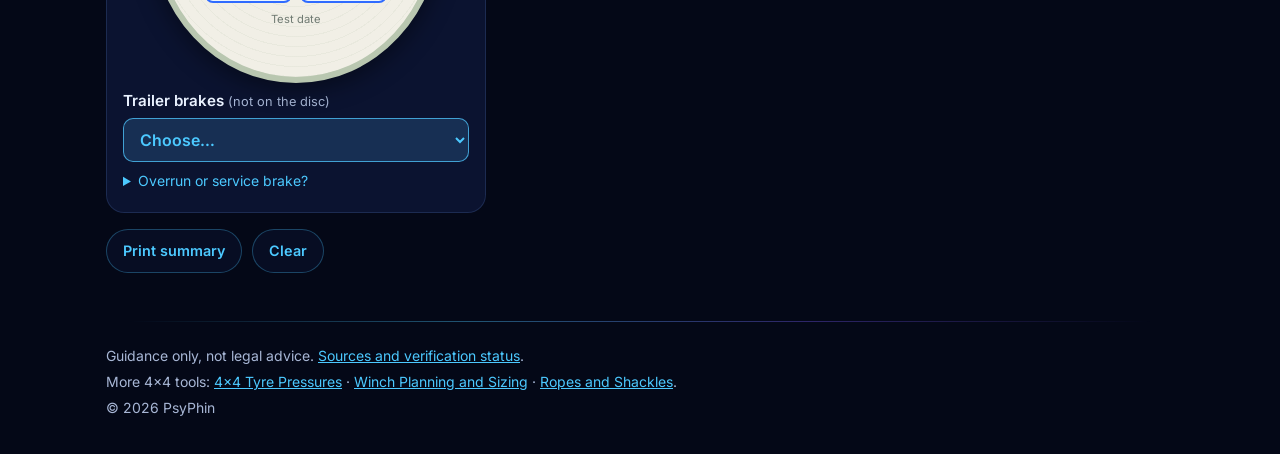
==== commit 02e18834: "Number boxes read a decimal comma: "12,5" kg no longer becomes 125 on iPhone Safari's type="number" " ====
--- a/index.html
+++ b/index.html
@@ -93,8 +93,8 @@
             <span class="disc-caption">Vehicle licence disc</span>
             <span class="disc-skip">Licence no. · Make · VIN</span>
             <div class="disc-fields">
-              <label class="disc-field"><span class="disc-label">Tare</span><input type="number" inputmode="numeric" min="0" step="1" placeholder="e.g. 2100" data-mirror="tareKg"><span class="disc-unit">kg</span></label>
-              <label class="disc-field"><span class="disc-label">GVM</span><input type="number" inputmode="numeric" min="0" step="1" placeholder="e.g. 3100" data-mirror="gvmKg"><span class="disc-unit">kg</span></label>
+              <label class="disc-field"><span class="disc-label">Tare</span><input type="text" inputmode="numeric" min="0" step="1" placeholder="e.g. 2100" data-mirror="tareKg"><span class="disc-unit">kg</span></label>
+              <label class="disc-field"><span class="disc-label">GVM</span><input type="text" inputmode="numeric" min="0" step="1" placeholder="e.g. 3100" data-mirror="gvmKg"><span class="disc-unit">kg</span></label>
             </div>
             <span class="disc-skip">Test date · Persons</span>
           </div>
@@ -116,8 +116,8 @@
             <span class="disc-caption">Trailer licence disc</span>
             <span class="disc-skip">Licence no. · Make · VIN</span>
             <div class="disc-fields">
-              <label class="disc-field"><span class="disc-label">Tare</span><input type="number" inputmode="numeric" min="0" step="1" placeholder="e.g. 1500" data-mirror="trailerTareKg"><span class="disc-unit">kg</span></label>
-              <label class="disc-field"><span class="disc-label">GVM</span><input type="number" inputmode="numeric" min="0" step="1" placeholder="e.g. 2000" data-mirror="trailer1GvmKg"><span class="disc-unit">kg</span></label>
+              <label class="disc-field"><span class="disc-label">Tare</span><input type="text" inputmode="numeric" min="0" step="1" placeholder="e.g. 1500" data-mirror="trailerTareKg"><span class="disc-unit">kg</span></label>
+              <label class="disc-field"><span class="disc-label">GVM</span><input type="text" inputmode="numeric" min="0" step="1" placeholder="e.g. 2000" data-mirror="trailer1GvmKg"><span class="disc-unit">kg</span></label>
             </div>
             <span class="disc-skip">Test date</span>
           </div>
@@ -165,13 +165,13 @@
 
             <div class="field">
               <label for="tareKg">Tare</label>
-              <div class="unit-input"><input id="tareKg" name="tareKg" type="number" inputmode="numeric" min="0" step="1" placeholder="e.g. 2100"><span>kg</span></div>
+              <div class="unit-input"><input id="tareKg" name="tareKg" type="text" inputmode="numeric" min="0" step="1" placeholder="e.g. 2100"><span>kg</span></div>
               <p class="hint">Printed on your licence disc and registration certificate.</p>
             </div>
 
             <div class="field">
               <label for="gvmKg">GVM</label>
-              <div class="unit-input"><input id="gvmKg" name="gvmKg" type="number" inputmode="numeric" min="0" step="1" placeholder="e.g. 3100"><span>kg</span></div>
+              <div class="unit-input"><input id="gvmKg" name="gvmKg" type="text" inputmode="numeric" min="0" step="1" placeholder="e.g. 3100"><span>kg</span></div>
               <p class="hint">Maximum laden mass from the manufacturer: compliance plate or owner's manual.</p>
             </div>
 
@@ -216,13 +216,13 @@
 
             <div class="field" data-trailer="1">
               <label for="trailer1GvmKg">Trailer plated GVM</label>
-              <div class="unit-input"><input id="trailer1GvmKg" name="trailer1GvmKg" type="number" inputmode="numeric" min="0" step="1" placeholder="e.g. 2000"><span>kg</span></div>
+              <div class="unit-input"><input id="trailer1GvmKg" name="trailer1GvmKg" type="text" inputmode="numeric" min="0" step="1" placeholder="e.g. 2000"><span>kg</span></div>
               <p class="hint">From the trailer's licence disc or compliance plate, not what it weighs today.</p>
             </div>
 
             <div class="field" data-trailer="2" hidden>
               <label for="trailer2GvmKg">Second trailer plated GVM</label>
-              <div class="unit-input"><input id="trailer2GvmKg" name="trailer2GvmKg" type="number" inputmode="numeric" min="0" step="1"><span>kg</span></div>
+              <div class="unit-input"><input id="trailer2GvmKg" name="trailer2GvmKg" type="text" inputmode="numeric" min="0" step="1"><span>kg</span></div>
             </div>
 
             <div class="field" data-trailer="1">
@@ -242,18 +242,18 @@
 
             <div class="field" data-trailer="1">
               <label for="towballKg">Tow ball (nose) mass</label>
-              <div class="unit-input"><input id="towballKg" name="towballKg" type="number" inputmode="numeric" min="0" step="1" placeholder="e.g. 90"><span>kg</span></div>
+              <div class="unit-input"><input id="towballKg" name="towballKg" type="text" inputmode="numeric" min="0" step="1" placeholder="e.g. 90"><span>kg</span></div>
               <p class="hint">Weigh it with a tow ball scale, with the trailer loaded for the trip.</p>
             </div>
 
             <div class="field-row" data-trailer="1">
               <div class="field">
                 <label for="trailerTareKg">Trailer tare</label>
-                <div class="unit-input"><input id="trailerTareKg" name="trailerTareKg" type="number" inputmode="numeric" min="0" step="1"><span>kg</span></div>
+                <div class="unit-input"><input id="trailerTareKg" name="trailerTareKg" type="text" inputmode="numeric" min="0" step="1"><span>kg</span></div>
               </div>
               <div class="field">
                 <label for="trailerActualKg">Trailer actual mass</label>
-                <div class="unit-input"><input id="trailerActualKg" name="trailerActualKg" type="number" inputmode="numeric" min="0" step="1"><span>kg</span></div>
+                <div class="unit-input"><input id="trailerActualKg" name="trailerActualKg" type="text" inputmode="numeric" min="0" step="1"><span>kg</span></div>
               </div>
             </div>
             <p class="hint field-row-hint" data-trailer="1">Optional. Actual mass is what the loaded trailer weighs (all trailers together). Without it, manufacturer checks use the plated GVM.</p>
@@ -264,30 +264,30 @@
             <p class="hint fieldset-hint">Optional. From the owner's manual, compliance plate or towbar plate.</p>
             <div class="field">
               <label for="gcmKg">GCM (vehicle + trailer)</label>
-              <div class="unit-input"><input id="gcmKg" name="gcmKg" type="number" inputmode="numeric" min="0" step="1"><span>kg</span></div>
+              <div class="unit-input"><input id="gcmKg" name="gcmKg" type="text" inputmode="numeric" min="0" step="1"><span>kg</span></div>
             </div>
             <div class="field-row">
               <div class="field">
                 <label for="brakedCapacityKg">Towing capacity, braked</label>
-                <div class="unit-input"><input id="brakedCapacityKg" name="brakedCapacityKg" type="number" inputmode="numeric" min="0" step="1"><span>kg</span></div>
+                <div class="unit-input"><input id="brakedCapacityKg" name="brakedCapacityKg" type="text" inputmode="numeric" min="0" step="1"><span>kg</span></div>
               </div>
               <div class="field">
                 <label for="unbrakedCapacityKg">Towing capacity, unbraked</label>
-                <div class="unit-input"><input id="unbrakedCapacityKg" name="unbrakedCapacityKg" type="number" inputmode="numeric" min="0" step="1"><span>kg</span></div>
+                <div class="unit-input"><input id="unbrakedCapacityKg" name="unbrakedCapacityKg" type="text" inputmode="numeric" min="0" step="1"><span>kg</span></div>
               </div>
             </div>
             <div class="field" data-modes="check compare">
               <label for="maxTowballKg">Maximum tow ball mass</label>
-              <div class="unit-input"><input id="maxTowballKg" name="maxTowballKg" type="number" inputmode="numeric" min="0" step="1"><span>kg</span></div>
+              <div class="unit-input"><input id="maxTowballKg" name="maxTowballKg" type="text" inputmode="numeric" min="0" step="1"><span>kg</span></div>
             </div>
             <div class="field-row" data-modes="check compare">
               <div class="field">
                 <label for="frontAxleRatingKg">Front axle rating</label>
-                <div class="unit-input"><input id="frontAxleRatingKg" name="frontAxleRatingKg" type="number" inputmode="numeric" min="0" step="1"><span>kg</span></div>
+                <div class="unit-input"><input id="frontAxleRatingKg" name="frontAxleRatingKg" type="text" inputmode="numeric" min="0" step="1"><span>kg</span></div>
               </div>
               <div class="field">
                 <label for="rearAxleRatingKg">Rear axle rating</label>
-                <div class="unit-input"><input id="rearAxleRatingKg" name="rearAxleRatingKg" type="number" inputmode="numeric" min="0" step="1"><span>kg</span></div>
+                <div class="unit-input"><input id="rearAxleRatingKg" name="rearAxleRatingKg" type="text" inputmode="numeric" min="0" step="1"><span>kg</span></div>
               </div>
             </div>
           </fieldset>
@@ -312,25 +312,25 @@
               <div class="field-row">
                 <div class="field">
                   <label for="wbFrontAxleKg">Front axle</label>
-                  <div class="unit-input"><input id="wbFrontAxleKg" name="wbFrontAxleKg" type="number" inputmode="numeric" min="0" step="1"><span>kg</span></div>
+                  <div class="unit-input"><input id="wbFrontAxleKg" name="wbFrontAxleKg" type="text" inputmode="numeric" min="0" step="1"><span>kg</span></div>
                 </div>
                 <div class="field">
                   <label for="wbRearAxleKg">Rear axle</label>
-                  <div class="unit-input"><input id="wbRearAxleKg" name="wbRearAxleKg" type="number" inputmode="numeric" min="0" step="1"><span>kg</span></div>
+                  <div class="unit-input"><input id="wbRearAxleKg" name="wbRearAxleKg" type="text" inputmode="numeric" min="0" step="1"><span>kg</span></div>
                 </div>
               </div>
               <div class="field" data-trailer="1">
                 <label for="wbTrailerAxlesKg">Trailer axle(s)</label>
-                <div class="unit-input"><input id="wbTrailerAxlesKg" name="wbTrailerAxlesKg" type="number" inputmode="numeric" min="0" step="1"><span>kg</span></div>
+                <div class="unit-input"><input id="wbTrailerAxlesKg" name="wbTrailerAxlesKg" type="text" inputmode="numeric" min="0" step="1"><span>kg</span></div>
               </div>
               <div class="field-row">
                 <div class="field">
                   <label for="wheelbaseMm">Wheelbase</label>
-                  <div class="unit-input"><input id="wheelbaseMm" name="wheelbaseMm" type="number" inputmode="numeric" min="0" step="1"><span>mm</span></div>
+                  <div class="unit-input"><input id="wheelbaseMm" name="wheelbaseMm" type="text" inputmode="numeric" min="0" step="1"><span>mm</span></div>
                 </div>
                 <div class="field">
                   <label for="rearOverhangMm">Rear axle to tow ball</label>
-                  <div class="unit-input"><input id="rearOverhangMm" name="rearOverhangMm" type="number" inputmode="numeric" min="0" step="1"><span>mm</span></div>
+                  <div class="unit-input"><input id="rearOverhangMm" name="rearOverhangMm" type="text" inputmode="numeric" min="0" step="1"><span>mm</span></div>
                 </div>
               </div>
             </details>
--- a/css/style.css
+++ b/css/style.css
@@ -517,7 +517,7 @@
   color: var(--text-muted);
 }
 
-input[type="number"],
+input[inputmode],
 select {
   width: 100%;
   font: inherit;
@@ -531,15 +531,15 @@
   min-height: 44px;
 }
 
-input[type="number"] {
+input[inputmode] {
   padding-right: 30px;
   background: var(--input-bg) var(--pencil) no-repeat right 9px center / 14px;
   -moz-appearance: textfield;
   appearance: textfield;
 }
 
-input[type="number"]::-webkit-outer-spin-button,
-input[type="number"]::-webkit-inner-spin-button {
+input[inputmode]::-webkit-outer-spin-button,
+input[inputmode]::-webkit-inner-spin-button {
   -webkit-appearance: none;
   margin: 0;
 }
@@ -555,7 +555,7 @@
   font-weight: 400;
 }
 
-input[type="number"]:focus,
+input[inputmode]:focus,
 select:focus {
   outline: 2px solid var(--accent);
   outline-offset: 1px;
@@ -758,7 +758,7 @@
   border-radius: 10px;
 }
 
-.load-row input[type="text"] {
+.load-row input:not([inputmode]) {
   grid-column: 1 / -1;
 }
 
@@ -3386,18 +3386,18 @@
   }
 
   /* -------- entries glow when they have focus */
-  input[type="number"],
+  input[inputmode],
   select,
   .load-row input {
     transition: border-color 0.2s, box-shadow 0.25s;
   }
 
-  input[type="number"]:hover,
+  input[inputmode]:hover,
   select:hover {
     border-color: var(--accent);
   }
 
-  input[type="number"]:focus,
+  input[inputmode]:focus,
   select:focus,
   .load-row input:focus {
     outline: 1px solid var(--accent);
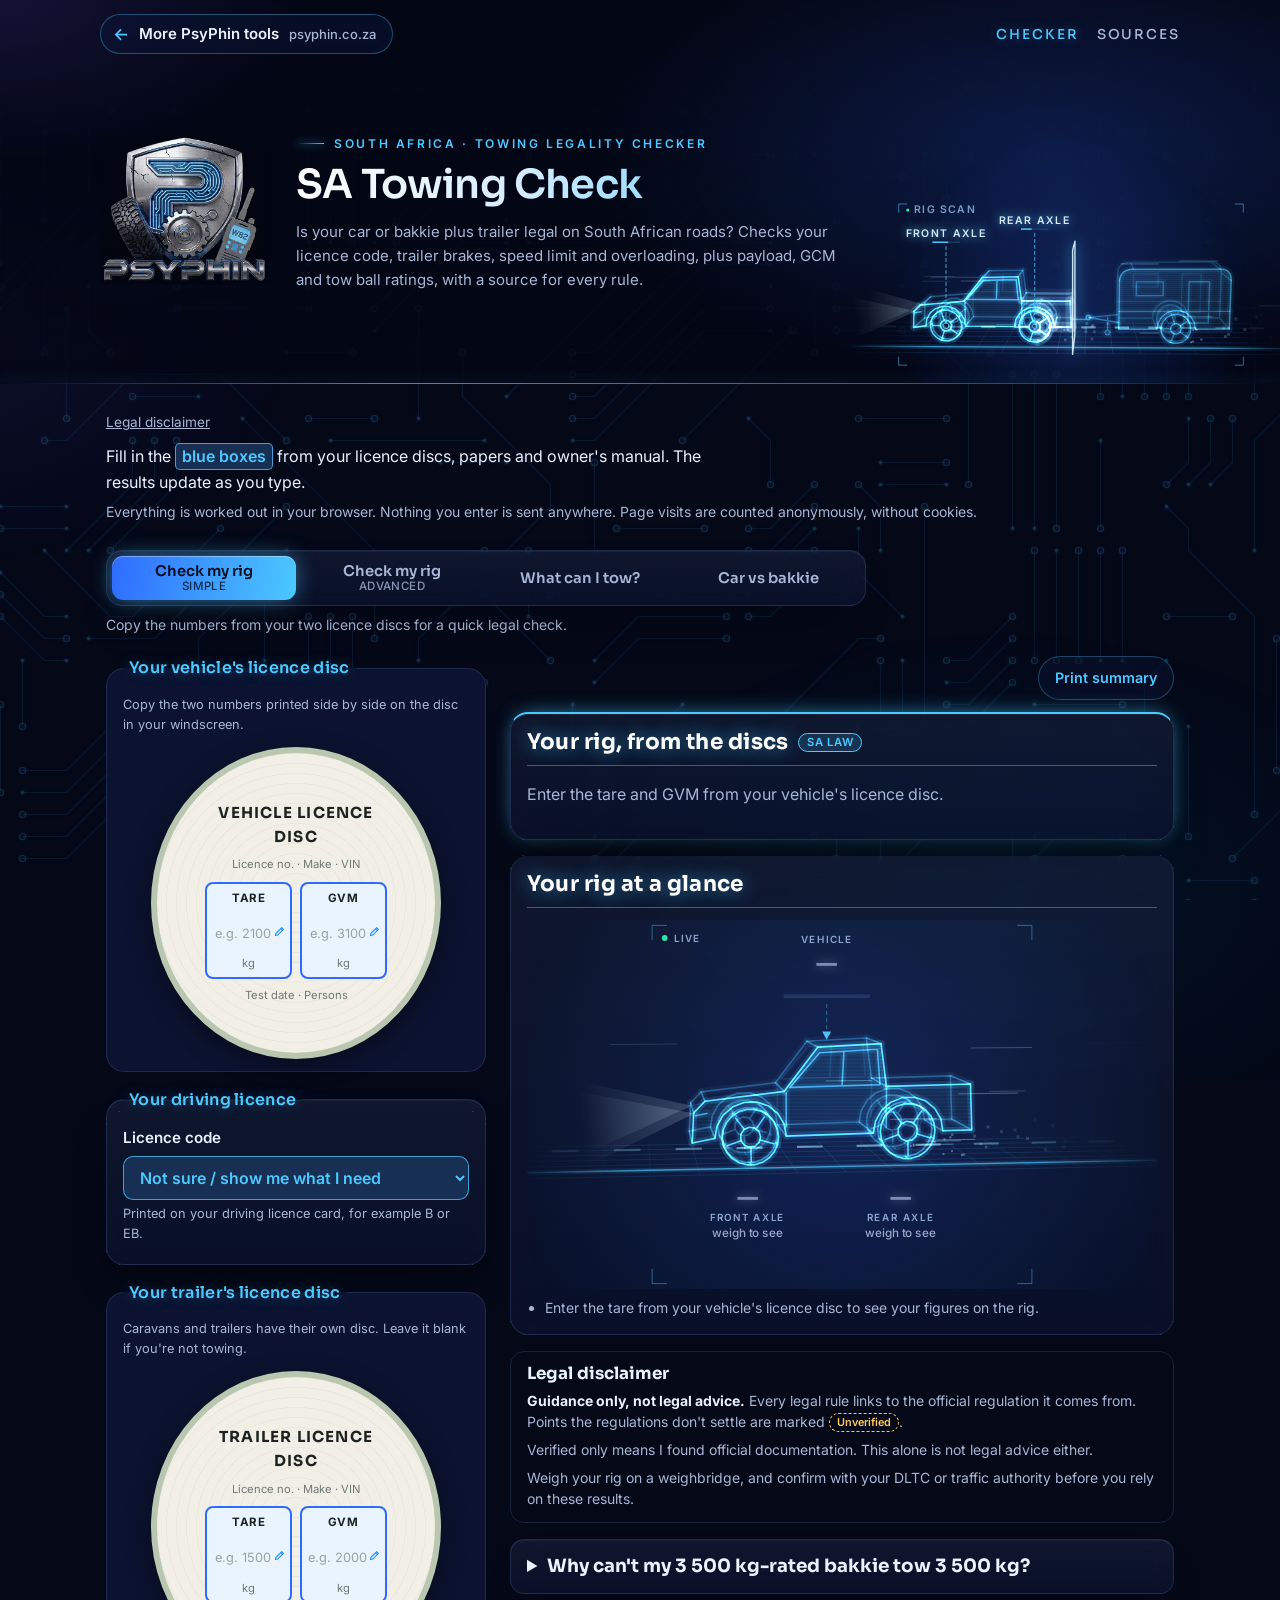
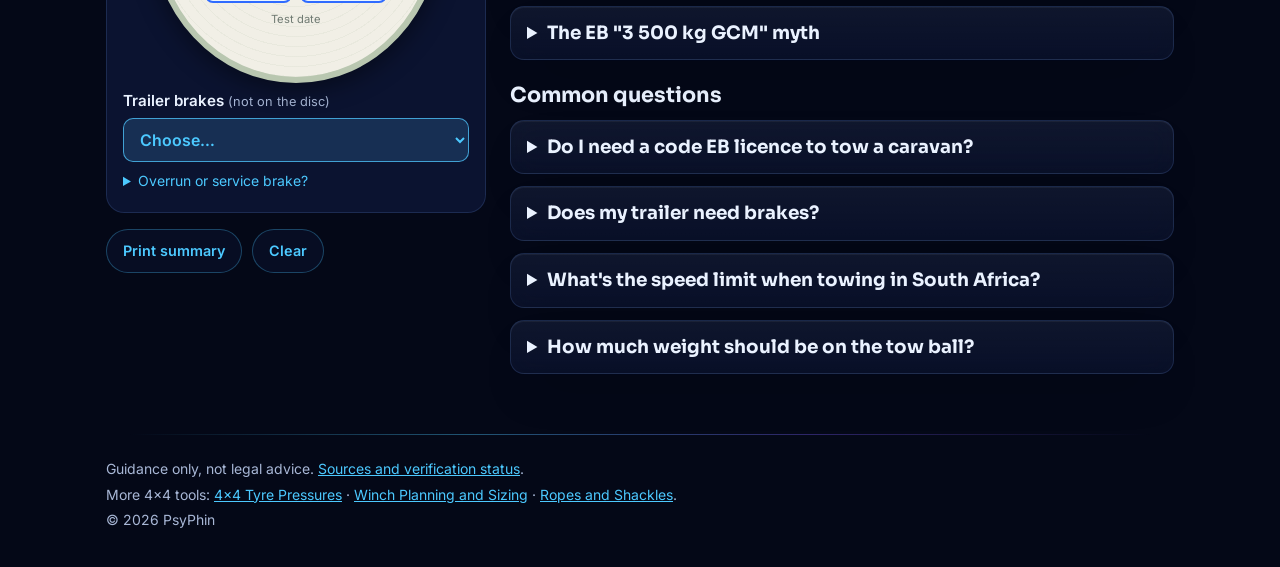
==== commit ffd4af8e: "Rig drawing always shown, also in the simple check; sources in one list at the foot of each panel Co" ====
--- a/index.html
+++ b/index.html
@@ -367,7 +367,7 @@
 
         <section id="trailer-limit" class="limit-tile" aria-labelledby="limit-title" data-modes="check"></section>
 
-        <section class="panel panel--rig" aria-labelledby="rig-title" data-modes="check">
+        <section class="panel panel--rig" aria-labelledby="rig-title" data-modes="simple check">
           <h2 id="rig-title">Your rig at a glance</h2>
           <div id="rig-body"></div>
         </section>
@@ -380,6 +380,7 @@
         <section class="panel panel--legal" aria-labelledby="legal-title" data-modes="check">
           <h2 id="legal-title">Legal requirements <span class="panel-tag">SA law</span></h2>
           <ul id="legal-checks" class="checks"></ul>
+          <div id="legal-sources"></div>
         </section>
 
         <section class="panel panel--legal" aria-labelledby="tow-title" data-modes="tow">
@@ -399,6 +400,7 @@
           <p class="muted panel-intro">Limits set by the vehicle and trailer makers, not by SA law. Going over them is unsafe and your insurer may rely on them. For a goods vehicle, going over the GVM, axle ratings or GCM is also an offence: see Legal requirements.</p>
           <p id="maker-summary" class="panel-summary"></p>
           <ul id="maker-checks" class="checks"></ul>
+          <div id="maker-sources"></div>
         </section>
 
         <aside id="disclaimer" class="disclaimer" aria-labelledby="disclaimer-title">
--- a/css/style.css
+++ b/css/style.css
@@ -1515,6 +1515,52 @@
 
 .rule-links a {
   font-weight: 600;
+}
+
+/* a panel's citations, gathered at its foot: one line per check */
+.panel-sources {
+  margin-top: 18px;
+  padding-top: 12px;
+  border-top: 1px solid var(--border);
+}
+
+.panel-sources h3 {
+  margin: 0 0 6px;
+  font-size: 0.8rem;
+  letter-spacing: 0.08em;
+  text-transform: uppercase;
+  color: var(--text-muted);
+}
+
+.panel-sources > ul {
+  list-style: none;
+  margin: 0;
+  padding: 0;
+}
+
+.panel-sources > ul > li {
+  display: flex;
+  flex-wrap: wrap;
+  gap: 0 8px;
+  align-items: baseline;
+  padding: 3px 0;
+  font-size: 0.8rem;
+  line-height: 1.5;
+}
+
+.panel-sources-check {
+  flex: 0 0 9.5em;
+  color: var(--text);
+  font-weight: 600;
+}
+
+.panel-sources .rule-links {
+  flex: 1 1 14em;
+  margin: 0;
+}
+
+.panel-sources .rule-links-label {
+  display: none;
 }
 
 .rule-ref {
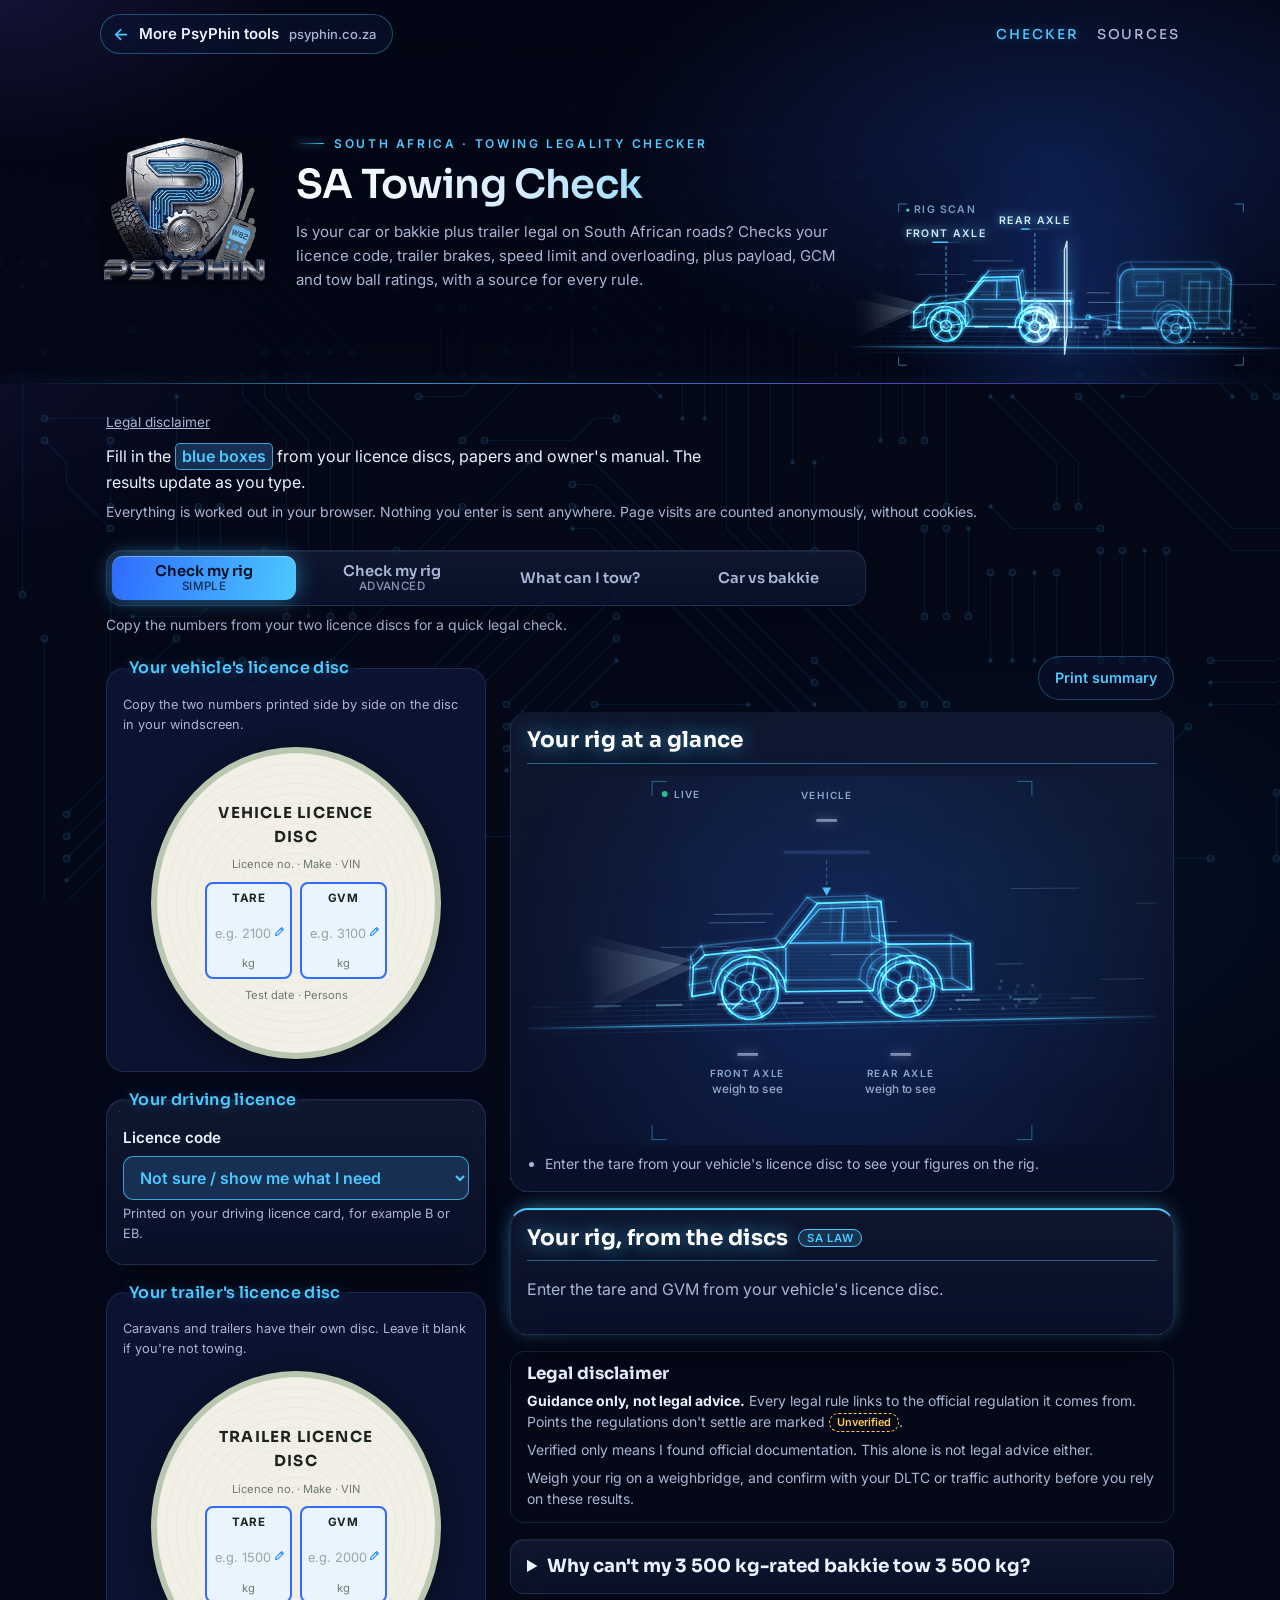
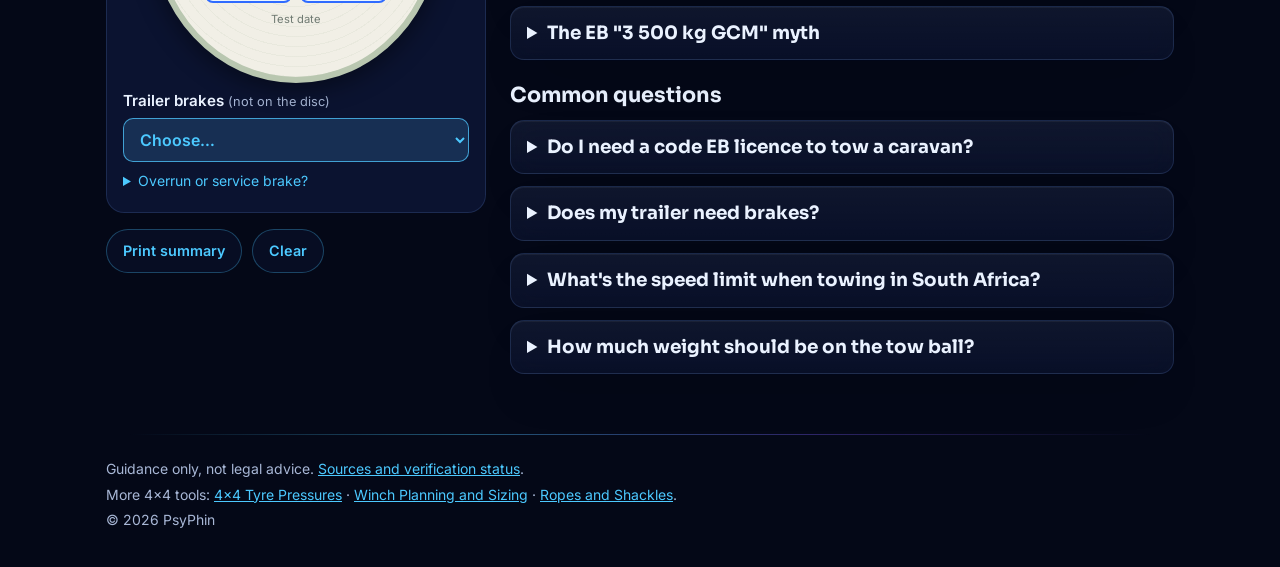
==== commit 10765f73: "Tow ball right on 100 kg is amber, under it green; rig drawing first in the results Co-Authored-By: " ====
--- a/index.html
+++ b/index.html
@@ -354,6 +354,11 @@
 
         <!-- Printed only: what was entered, and blanks to fill in at the weighbridge -->
         <section id="print-sheet" class="print-only" aria-hidden="true"></section>
+        <section class="panel panel--rig" aria-labelledby="rig-title" data-modes="simple check">
+          <h2 id="rig-title">Your rig at a glance</h2>
+          <div id="rig-body"></div>
+        </section>
+
         <section class="panel panel--legal" aria-labelledby="simple-title" data-modes="simple">
           <h2 id="simple-title">Your rig, from the discs <span class="panel-tag">SA law</span></h2>
           <div id="simple-body" aria-live="polite"></div>
@@ -366,11 +371,6 @@
         </section>
 
         <section id="trailer-limit" class="limit-tile" aria-labelledby="limit-title" data-modes="check"></section>
-
-        <section class="panel panel--rig" aria-labelledby="rig-title" data-modes="simple check">
-          <h2 id="rig-title">Your rig at a glance</h2>
-          <div id="rig-body"></div>
-        </section>
 
         <section class="panel panel--budget" aria-labelledby="budget-title" data-modes="check">
           <h2 id="budget-title">Where your weight goes</h2>
